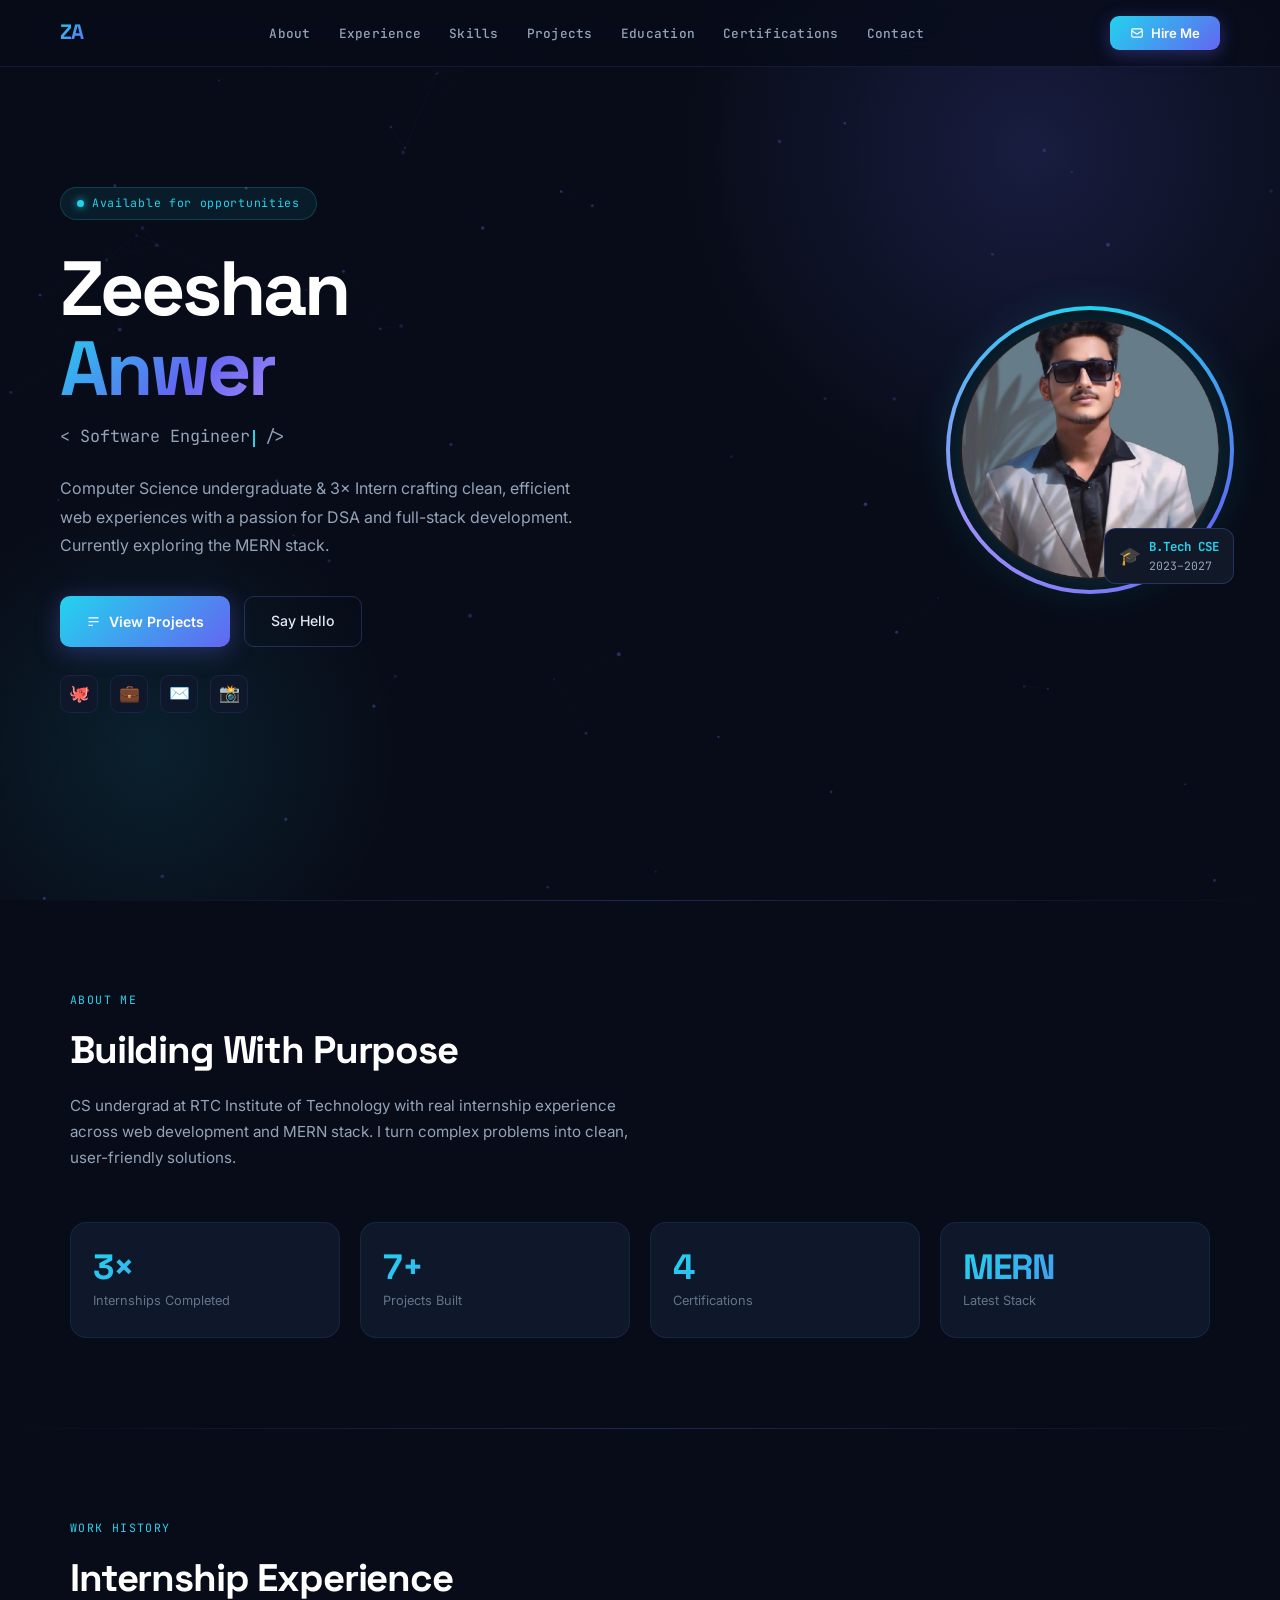
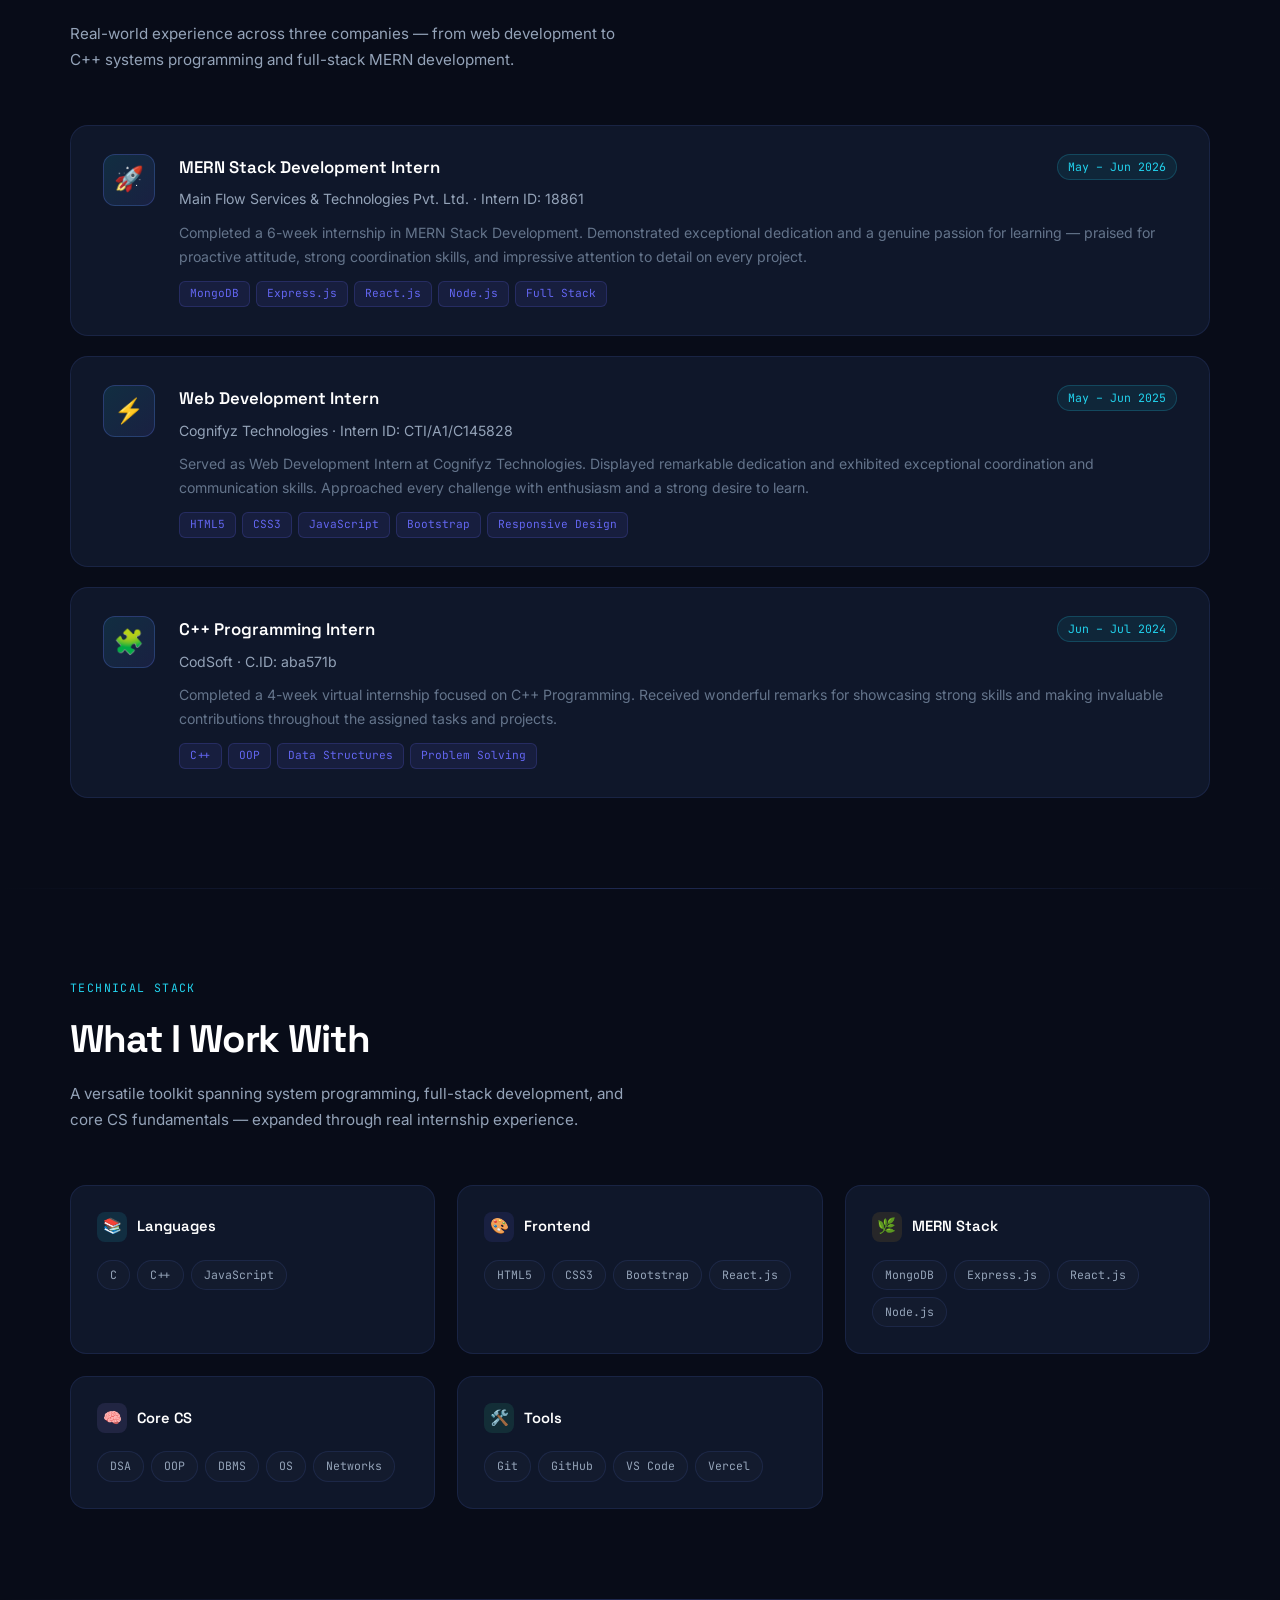
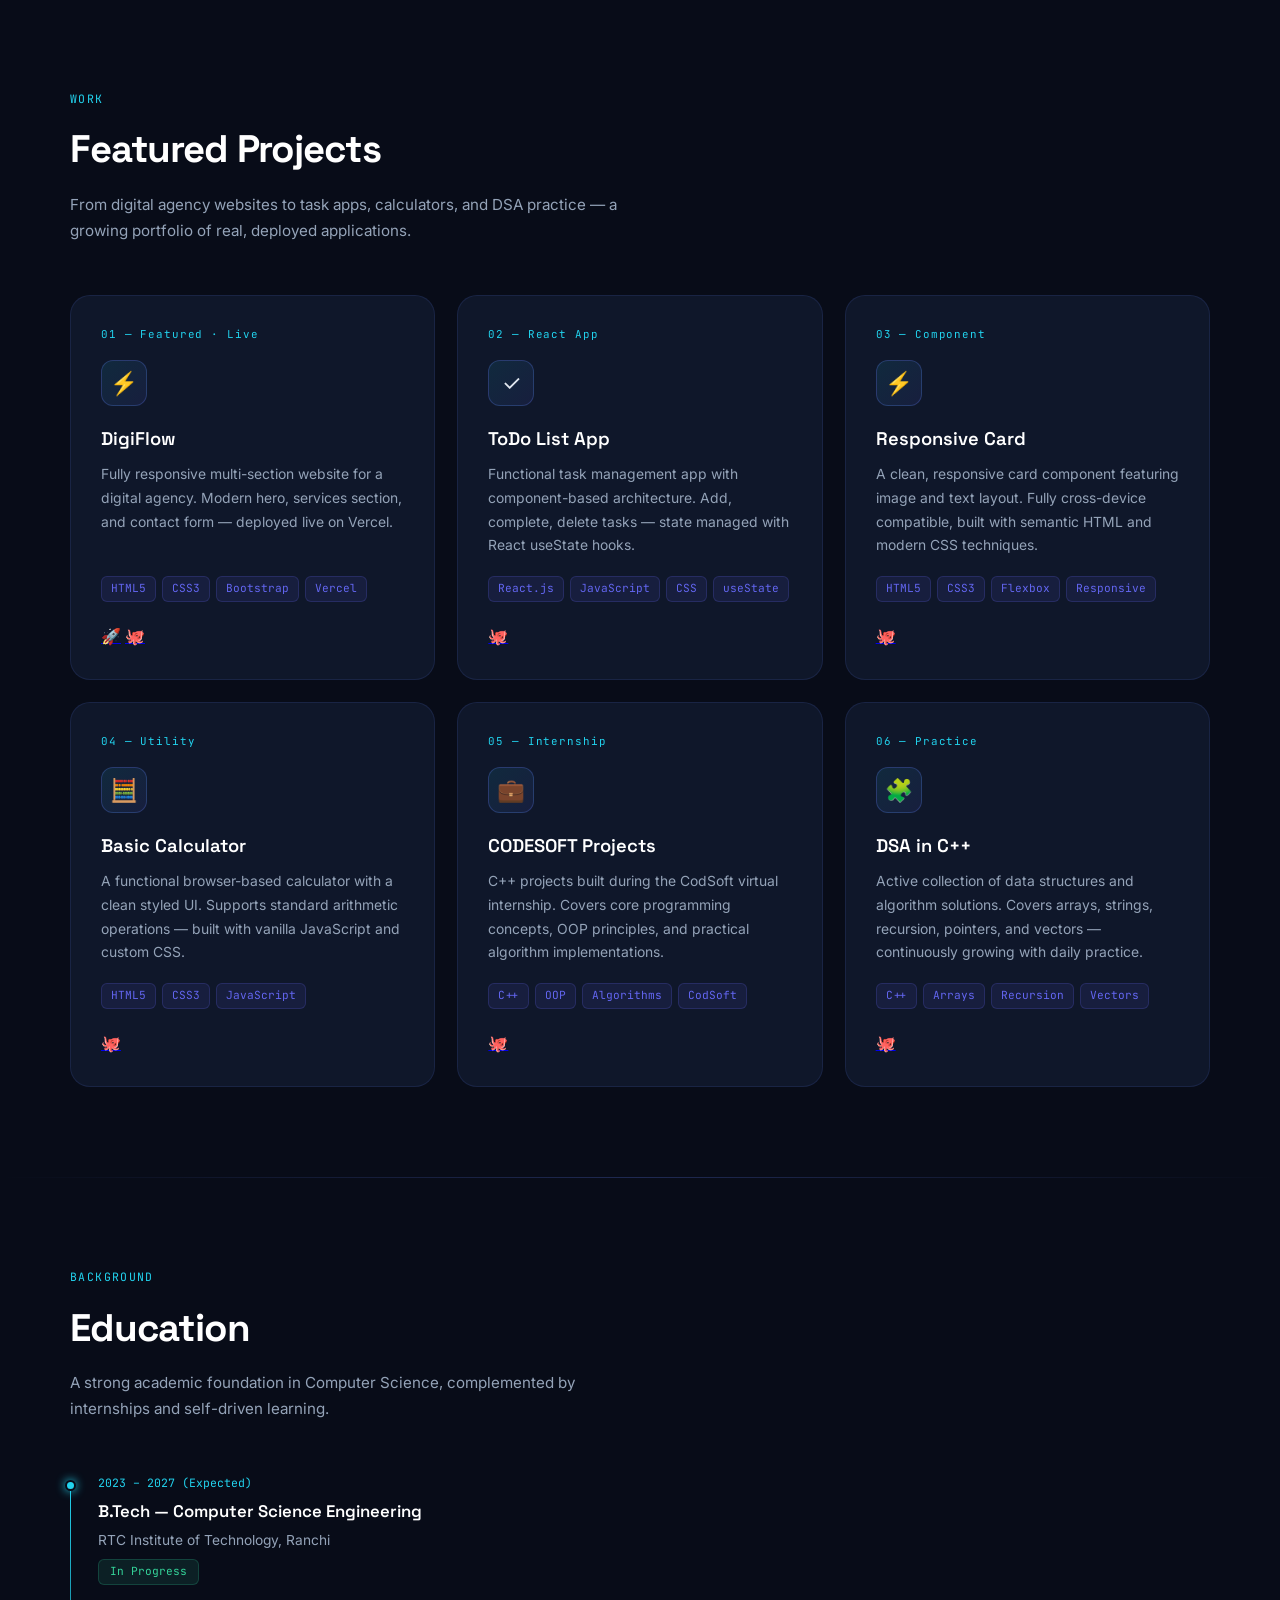
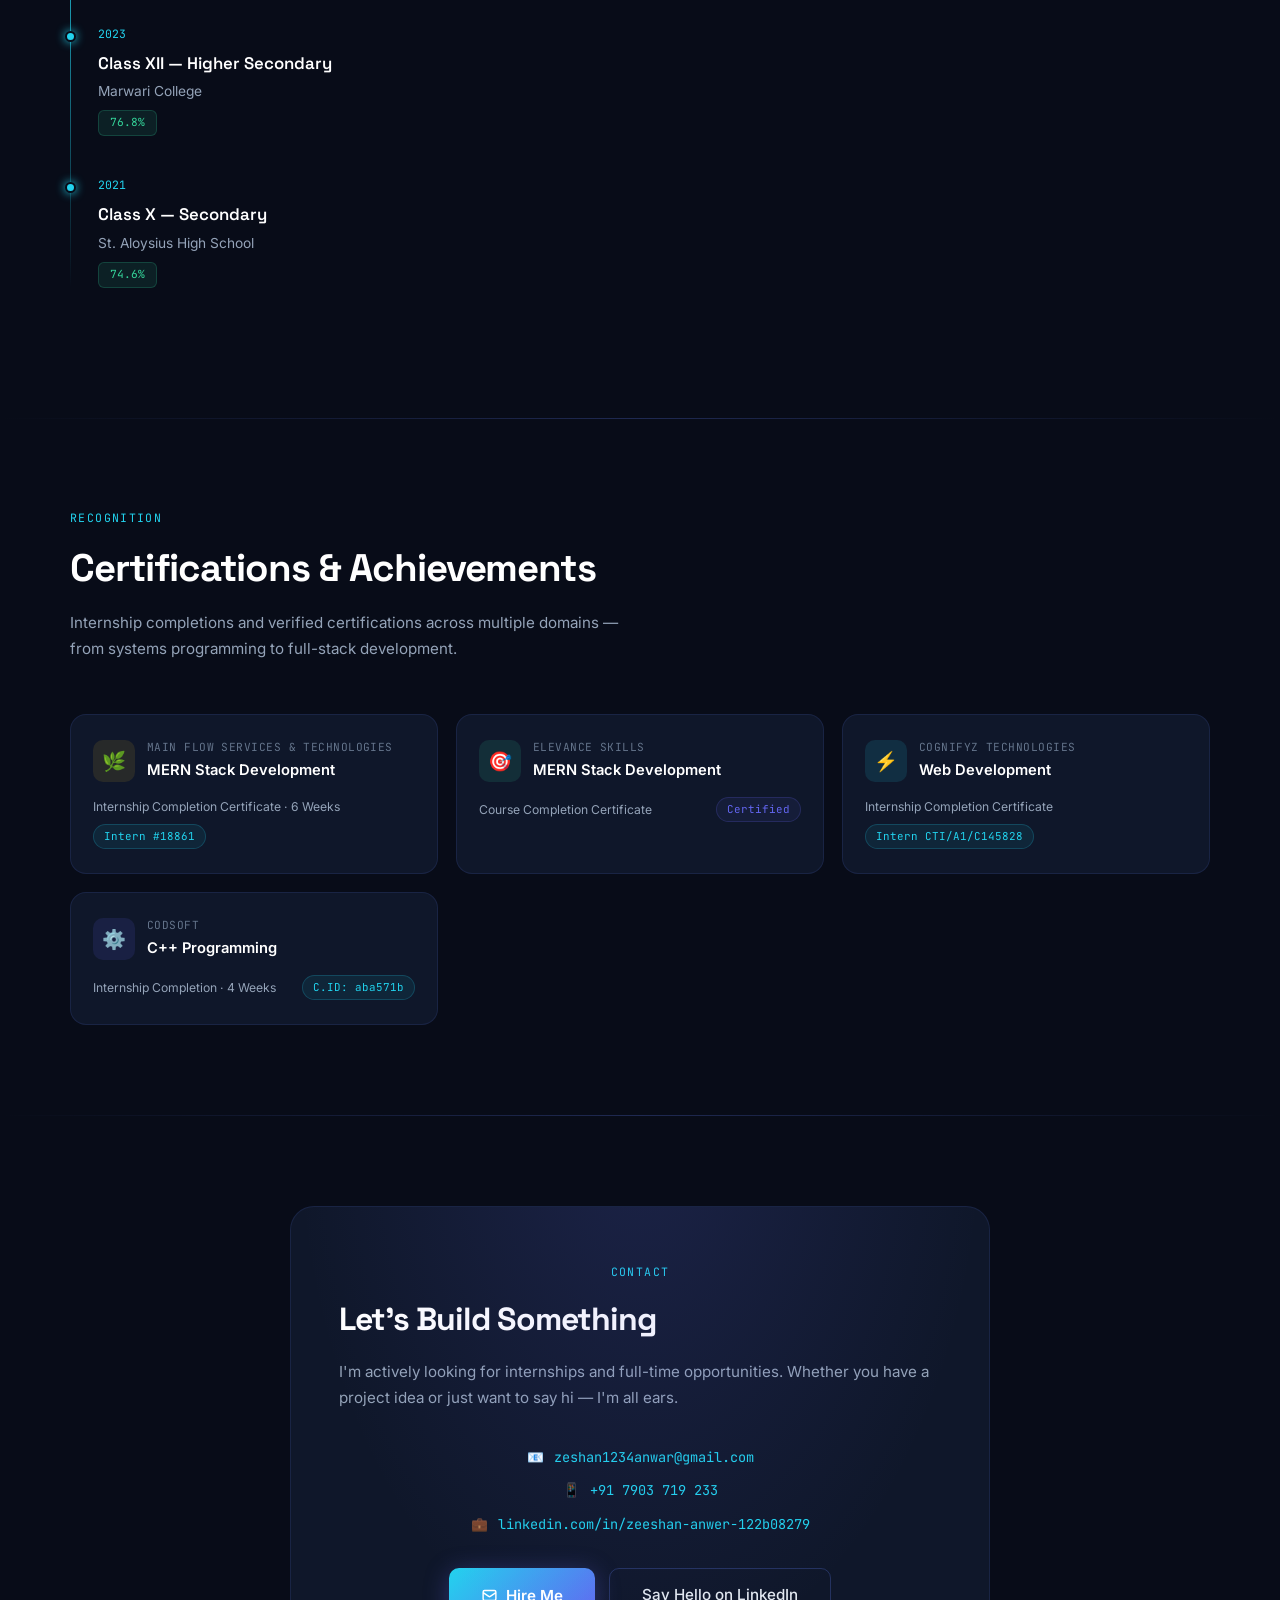
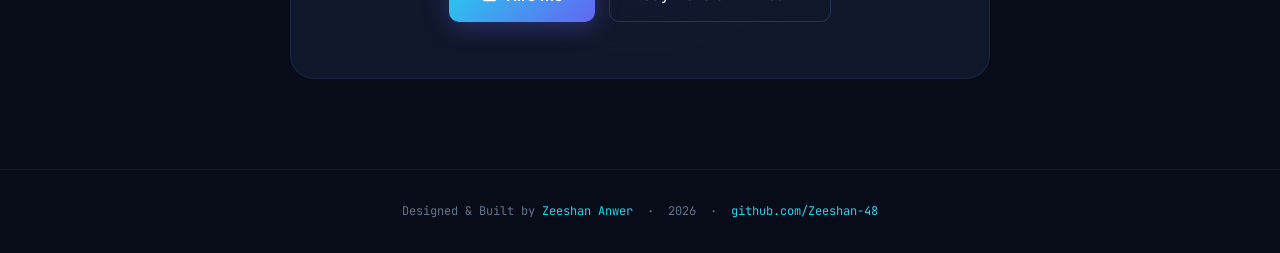
==== index.html @ be044a70 "added new file and aslo addee new features" ====
﻿<!DOCTYPE html>
<html lang="en">
<head>
<meta charset="UTF-8">
<meta name="viewport" content="width=device-width, initial-scale=1.0">
<title>Zeeshan Anwer — Software Engineer</title>
  <link rel="icon" href="favicon.ico">
  <meta name="description" content="Zeeshan Anwer — Software engineer. Portfolio showcasing projects, skills, and contact details.">
  <meta property="og:title" content="Zeeshan Anwer — Software Engineer">
  <meta property="og:description" content="Portfolio showcasing projects, skills, and contact details.">
  <meta property="og:image" content="myPhoto.jpg">
  <meta property="og:type" content="website">
  <meta name="twitter:card" content="summary_large_image">
  <meta name="twitter:title" content="Zeeshan Anwer — Software Engineer">
  <meta name="twitter:description" content="Portfolio showcasing projects, skills, and contact details.">
  <meta name="twitter:image" content="myPhoto.jpg">
<link rel="preconnect" href="https://fonts.googleapis.com">
<link rel="preconnect" href="https://fonts.gstatic.com" crossorigin>
<link href="https://fonts.googleapis.com/css2?family=Space+Grotesk:wght@300;400;500;600;700&family=Inter:wght@300;400;500;600&family=JetBrains+Mono:wght@400;500&display=swap" rel="stylesheet">
</head>
  <link rel="preload" as="image" href="myPhoto.jpg">
  <link rel="stylesheet" href="style.min.css">
</head>
</head>
<body>

<!-- HIRE ME MODAL -->
<div class="modal-overlay" id="hireModal">
  <div class="modal">
    <button class="modal-close" onclick="closeModal()">
      <svg width="14" height="14" fill="none" stroke="currentColor" stroke-width="2.5" viewBox="0 0 24 24"><path d="M18 6L6 18M6 6l12 12"/></svg>
    </button>
      <div class="modal-title">Let's Connect 👋</div>
    <div class="modal-sub">I'm open to internships &amp; full-time opportunities. Reach out through any channel below.</div>
    <div class="modal-contacts">
      <div class="modal-contact-row">
        <div class="modal-icon" style="background:rgba(34,211,238,.1)">📧</div>
        <div>
          <div class="modal-label">EMAIL</div>
          <div class="modal-value"><a href="mailto:zeshan1234anwar@gmail.com">zeshan1234anwar@gmail.com</a></div>
        </div>
      </div>
      <div class="modal-contact-row">
        <div class="modal-icon" style="background:rgba(52,211,153,.1)">📱</div>
        <div>
          <div class="modal-label">PHONE</div>
          <div class="modal-value"><a href="tel:+917903719233">+91 7903 719 233</a></div>
        </div>
      </div>
      <div class="modal-contact-row">
        <div class="modal-icon" style="background:rgba(99,102,241,.1)">💼</div>
        <div>
          <div class="modal-label">LINKEDIN</div>
          <div class="modal-value"><a href="https://linkedin.com/in/zeeshan-anwer-122b08279" target="_blank" rel="noopener noreferrer">zeeshan-anwer-122b08279</a></div>
        </div>
      </div>
      <div class="modal-contact-row">
        <div class="modal-icon" style="background:rgba(255,255,255,.05)">🐙</div>
        <div>
          <div class="modal-label">GITHUB</div>
          <div class="modal-value"><a href="https://github.com/Zeeshan-48" target="_blank" rel="noopener noreferrer">github.com/Zeeshan-48</a></div>
        </div>
      </div>
    </div>
  </div>
</div>

<!-- PROJECTS MODAL -->
<div class="modal-overlay" id="projectsModal">
  <div class="modal proj-modal">
    <button class="modal-close" onclick="closeProjectsModal()">
      <svg width="14" height="14" fill="none" stroke="currentColor" stroke-width="2.5" viewBox="0 0 24 24"><path d="M18 6L6 18M6 6l12 12"/></svg>
    </button>
    <div class="modal-title">My Projects 🚀</div>
    <div class="modal-sub" style="margin-bottom:20px;font-size:.85rem">All 7 repos — tap any to open on GitHub</div>

    <div class="proj-list">

      <!-- DigiFlow -->
      <div class="proj-row">
        <div class="proj-row-icon" style="background:rgba(34,211,238,.1)">💻</div>
        <div class="proj-row-body">
          <div class="proj-row-name">DigiFlow — Digital Agency Website</div>
          <div class="proj-row-meta">
            <span class="proj-row-stack">HTML5 · CSS3 · Bootstrap · Vercel</span>
            <span class="proj-row-badge live">🚀 Live</span>
          </div>
        </div>
        <div class="proj-row-links">
          <a href="https://digi-flow-mu.vercel.app" target="_blank" rel="noopener noreferrer" class="proj-icon-btn" title="Live Demo" aria-label="Live Demo">🚀</a>
          <a href="https://github.com/Zeeshan-48/DigiFlow" target="_blank" rel="noopener noreferrer" class="proj-icon-btn" title="GitHub Repo" aria-label="GitHub Repository">🐙</a>
        </div>
      </div>

      <!-- ToDo List -->
      <div class="proj-row">
        <div class="proj-row-icon" style="background:rgba(99,102,241,.1)">✅</div>
        <div class="proj-row-body">
          <div class="proj-row-name">ToDo List App</div>
          <div class="proj-row-meta">
            <span class="proj-row-stack">React.js · JavaScript · useState</span>
            <span class="proj-row-badge">React</span>
          </div>
        </div>
        <div class="proj-row-links">
          <a href="https://github.com/Zeeshan-48/ToDo-List" target="_blank" rel="noopener noreferrer" class="proj-icon-btn" title="GitHub Repo" aria-label="GitHub Repository">🐙</a>
        </div>
      </div>

      <!-- Responsive Card -->
      <div class="proj-row">
        <div class="proj-row-icon" style="background:rgba(167,139,250,.1)">🃏</div>
        <div class="proj-row-body">
          <div class="proj-row-name">Responsive Card Component</div>
          <div class="proj-row-meta">
            <span class="proj-row-stack">HTML5 · CSS3 · Flexbox</span>
            <span class="proj-row-badge">Component</span>
          </div>
        </div>
        <div class="proj-row-links">
          <a href="https://github.com/Zeeshan-48/Responsive-card" target="_blank" rel="noopener noreferrer" class="proj-icon-btn" title="GitHub Repo" aria-label="GitHub Repository">🐙</a>
        </div>
      </div>

      <!-- Basic Calculator -->
      <div class="proj-row">
        <div class="proj-row-icon" style="background:rgba(251,191,36,.08)">🧮</div>
        <div class="proj-row-body">
          <div class="proj-row-name">Basic Calculator</div>
          <div class="proj-row-meta">
            <span class="proj-row-stack">HTML5 · CSS3 · JavaScript</span>
            <span class="proj-row-badge">Utility</span>
          </div>
        </div>
        <div class="proj-row-links">
          <a href="https://github.com/Zeeshan-48/Basic-calculator" target="_blank" rel="noopener noreferrer" class="proj-icon-btn" title="GitHub Repo" aria-label="GitHub Repository">🐙</a>
        </div>
      </div>

      <!-- CODESOFT -->
      <div class="proj-row">
        <div class="proj-row-icon" style="background:rgba(52,211,153,.08)">💼</div>
        <div class="proj-row-body">
          <div class="proj-row-name">CODESOFT — C++ Internship Projects</div>
          <div class="proj-row-meta">
            <span class="proj-row-stack">C++ · OOP · Algorithms</span>
            <span class="proj-row-badge">Internship</span>
          </div>
        </div>
        <div class="proj-row-links">
          <a href="https://github.com/Zeeshan-48/CODESOFT" target="_blank" rel="noopener noreferrer" class="proj-icon-btn" title="GitHub Repo" aria-label="GitHub Repository">🐙</a>
        </div>
      </div>

      <!-- DSA in C++ -->
      <div class="proj-row">
        <div class="proj-row-icon" style="background:rgba(99,102,241,.1)">🧠</div>
        <div class="proj-row-body">
          <div class="proj-row-name">DSA in C++ — Practice Repo</div>
          <div class="proj-row-meta">
            <span class="proj-row-stack">C++ · Arrays · Recursion · Vectors</span>
            <span class="proj-row-badge">Practice</span>
          </div>
        </div>
        <div class="proj-row-links">
          <a href="https://github.com/Zeeshan-48/DSA-in-C-" target="_blank" rel="noopener noreferrer" class="proj-icon-btn" title="GitHub Repo" aria-label="GitHub Repository">🐙</a>
        </div>
      </div>

      <!-- Portfolio -->
      <div class="proj-row">
        <div class="proj-row-icon" style="background:rgba(34,211,238,.08)">🌍</div>
        <div class="proj-row-body">
          <div class="proj-row-name">Personal Portfolio</div>
          <div class="proj-row-meta">
            <span class="proj-row-stack">HTML5 · CSS3 · JavaScript</span>
            <span class="proj-row-badge">Portfolio</span>
          </div>
        </div>
        <div class="proj-row-links">
          <a href="https://github.com/Zeeshan-48/Portfolio" target="_blank" rel="noopener noreferrer" class="proj-icon-btn" title="GitHub Repo" aria-label="GitHub Repository">🐙</a>
        </div>
      </div>

    </div>

    <div class="proj-modal-footer">
      <a href="https://github.com/Zeeshan-48?tab=repositories" target="_blank" rel="noopener noreferrer" class="btn-secondary" style="font-size:.82rem;padding:9px 20px">View All on GitHub</a>
    </div>
  </div>
</div>

<!-- NAV -->
<nav>
  <a href="#hero" class="nav-logo">ZA</a>
  <ul class="nav-links" id="navLinks">
    <li><a href="#about">About</a></li>
    <li><a href="#experience">Experience</a></li>
    <li><a href="#skills">Skills</a></li>
    <li><a href="#projects">Projects</a></li>
    <li><a href="#education">Education</a></li>
    <li><a href="#certifications">Certifications</a></li>
    <li><a href="#contact">Contact</a></li>
  </ul>
  <div class="nav-right">
    <button class="btn-hire" onclick="openModal()">
      <svg width="14" height="14" fill="none" stroke="currentColor" stroke-width="2" viewBox="0 0 24 24"><path d="M3 8l7.89 5.26a2 2 0 002.22 0L21 8M5 19h14a2 2 0 002-2V7a2 2 0 00-2-2H5a2 2 0 00-2 2v10a2 2 0 002 2z"/></svg>
      Hire Me
    </button>
    <button class="nav-toggle" id="navToggle" onclick="toggleMobileNav()" aria-label="Toggle menu">
      <span></span><span></span><span></span>
    </button>
  </div>
</nav>

<!-- HERO -->
<div id="hero">
  <canvas id="particles"></canvas>
  <div class="hero-glow"></div>
  <div class="hero-glow2"></div>
  <div class="hero-content">
    <div class="hero-text">
      <div class="hero-tag"><div class="hero-tag-dot"></div>Available for opportunities</div>
      <h1 class="hero-name">Zeeshan<br><span>Anwer</span></h1>
      <p class="hero-role">&lt; <span id="typed-role"></span><span class="type-cursor"></span> /&gt;</p>
      <p class="hero-bio">Computer Science undergraduate &amp; 3× Intern crafting clean, efficient web experiences with a passion for DSA and full-stack development. Currently exploring the MERN stack.</p>
      <div class="hero-cta">
        <button onclick="openProjectsModal()" class="btn-primary">
          <svg width="15" height="15" fill="none" stroke="currentColor" stroke-width="2" viewBox="0 0 24 24"><path d="M4 6h16M4 12h16M4 18h7"/></svg>
          View Projects
        </button>
        <a href="https://www.linkedin.com/messaging/compose/?recipient=zeeshan-anwer-122b08279&body=Hello%2C%20I%20came%20across%20your%20portfolio%20and%20would%20love%20to%20connect!" target="_blank" rel="noopener noreferrer" class="btn-secondary">Say Hello</a>
      </div>
      <div class="hero-social">
        <a href="https://github.com/Zeeshan-48" target="_blank" rel="noopener noreferrer" class="social-link" title="GitHub" aria-label="GitHub">🐙</a>
        <a href="https://linkedin.com/in/zeeshan-anwer-122b08279" target="_blank" rel="noopener noreferrer" class="social-link" title="LinkedIn" aria-label="LinkedIn">💼</a>
        <a href="mailto:zeshan1234anwar@gmail.com" class="social-link" title="Email" aria-label="Email">✉️</a>
        <a href="https://www.instagram.com/_zeshan.___" target="_blank" rel="noopener noreferrer" class="social-link" title="Instagram" aria-label="Instagram">📸</a>
      </div>
    </div>
    <div class="hero-photo-wrap">
      <div class="hero-photo-ring"></div>
      <div class="hero-photo-ring-inner"></div>
      <img src="myPhoto.jpg" alt="Zeeshan Anwer" class="hero-photo" width="260" height="260" loading="eager">
      <div class="hero-badge">
        <div style="font-size:1.1rem">🎓</div>
        <div class="hero-badge-text"><strong>B.Tech CSE</strong>2023–2027</div>
      </div>
    </div>
  </div>
</div>

<div class="divider"></div>

<!-- ABOUT -->
<section id="about">
  <p class="section-label reveal">About Me</p>
  <h2 class="section-title reveal">Building With Purpose</h2>
  <p class="section-sub reveal">CS undergrad at RTC Institute of Technology with real internship experience across web development and MERN stack. I turn complex problems into clean, user-friendly solutions.</p>
  <div class="stats-row">
    <div class="stat-card reveal"><div class="stat-num">3×</div><div class="stat-label">Internships Completed</div></div>
    <div class="stat-card reveal" style="transition-delay:.1s"><div class="stat-num">7+</div><div class="stat-label">Projects Built</div></div>
    <div class="stat-card reveal" style="transition-delay:.2s"><div class="stat-num">4</div><div class="stat-label">Certifications</div></div>
    <div class="stat-card reveal" style="transition-delay:.3s"><div class="stat-num">MERN</div><div class="stat-label">Latest Stack</div></div>
  </div>
</section>

<div class="divider"></div>

<!-- EXPERIENCE -->
<section id="experience">
  <p class="section-label reveal">Work History</p>
  <h2 class="section-title reveal">Internship Experience</h2>
  <p class="section-sub reveal">Real-world experience across three companies — from web development to C++ systems programming and full-stack MERN development.</p>
  <div class="exp-grid">

    <div class="exp-card reveal">
      <div class="exp-logo">🚀</div>
      <div class="exp-body">
        <div class="exp-top">
          <div class="exp-role">MERN Stack Development Intern</div>
          <div class="exp-period">May – Jun 2026</div>
        </div>
        <div class="exp-company">Main Flow Services & Technologies Pvt. Ltd. · Intern ID: 18861</div>
        <div class="exp-desc">Completed a 6-week internship in MERN Stack Development. Demonstrated exceptional dedication and a genuine passion for learning — praised for proactive attitude, strong coordination skills, and impressive attention to detail on every project.</div>
        <div class="exp-tags">
          <span class="exp-tag">MongoDB</span>
          <span class="exp-tag">Express.js</span>
          <span class="exp-tag">React.js</span>
          <span class="exp-tag">Node.js</span>
          <span class="exp-tag">Full Stack</span>
        </div>
      </div>
    </div>

    <div class="exp-card reveal" style="transition-delay:.1s">
      <div class="exp-logo">⚡</div>
      <div class="exp-body">
        <div class="exp-top">
          <div class="exp-role">Web Development Intern</div>
          <div class="exp-period">May – Jun 2025</div>
        </div>
        <div class="exp-company">Cognifyz Technologies · Intern ID: CTI/A1/C145828</div>
        <div class="exp-desc">Served as Web Development Intern at Cognifyz Technologies. Displayed remarkable dedication and exhibited exceptional coordination and communication skills. Approached every challenge with enthusiasm and a strong desire to learn.</div>
        <div class="exp-tags">
          <span class="exp-tag">HTML5</span>
          <span class="exp-tag">CSS3</span>
          <span class="exp-tag">JavaScript</span>
          <span class="exp-tag">Bootstrap</span>
          <span class="exp-tag">Responsive Design</span>
        </div>
      </div>
    </div>

    <div class="exp-card reveal" style="transition-delay:.2s">
      <div class="exp-logo">🧩</div>
      <div class="exp-body">
        <div class="exp-top">
          <div class="exp-role">C++ Programming Intern</div>
          <div class="exp-period">Jun – Jul 2024</div>
        </div>
        <div class="exp-company">CodSoft · C.ID: aba571b</div>
        <div class="exp-desc">Completed a 4-week virtual internship focused on C++ Programming. Received wonderful remarks for showcasing strong skills and making invaluable contributions throughout the assigned tasks and projects.</div>
        <div class="exp-tags">
          <span class="exp-tag">C++</span>
          <span class="exp-tag">OOP</span>
          <span class="exp-tag">Data Structures</span>
          <span class="exp-tag">Problem Solving</span>
        </div>
      </div>
    </div>

  </div>
</section>

<div class="divider"></div>

<!-- SKILLS -->
<section id="skills">
  <p class="section-label reveal">Technical Stack</p>
  <h2 class="section-title reveal">What I Work With</h2>
  <p class="section-sub reveal">A versatile toolkit spanning system programming, full-stack development, and core CS fundamentals — expanded through real internship experience.</p>
  <div class="skills-grid">
    <div class="skill-group reveal">
      <div class="skill-group-title"><div class="skill-group-icon icon-lang">📚</div>Languages</div>
      <div class="skill-tags">
        <span class="skill-tag">C</span><span class="skill-tag">C++</span><span class="skill-tag">JavaScript</span>
      </div>
    </div>
    <div class="skill-group reveal" style="transition-delay:.1s">
      <div class="skill-group-title"><div class="skill-group-icon icon-fe">🎨</div>Frontend</div>
      <div class="skill-tags">
        <span class="skill-tag">HTML5</span><span class="skill-tag">CSS3</span><span class="skill-tag">Bootstrap</span><span class="skill-tag">React.js</span>
      </div>
    </div>
    <div class="skill-group reveal" style="transition-delay:.2s">
      <div class="skill-group-title"><div class="skill-group-icon icon-mern">🌿</div>MERN Stack</div>
      <div class="skill-tags">
        <span class="skill-tag">MongoDB</span><span class="skill-tag">Express.js</span><span class="skill-tag">React.js</span><span class="skill-tag">Node.js</span>
      </div>
    </div>
    <div class="skill-group reveal" style="transition-delay:.3s">
      <div class="skill-group-title"><div class="skill-group-icon icon-cs">🧠</div>Core CS</div>
      <div class="skill-tags">
        <span class="skill-tag">DSA</span><span class="skill-tag">OOP</span><span class="skill-tag">DBMS</span><span class="skill-tag">OS</span><span class="skill-tag">Networks</span>
      </div>
    </div>
    <div class="skill-group reveal" style="transition-delay:.4s">
      <div class="skill-group-title"><div class="skill-group-icon icon-tools">🛠️</div>Tools</div>
      <div class="skill-tags">
        <span class="skill-tag">Git</span><span class="skill-tag">GitHub</span><span class="skill-tag">VS Code</span><span class="skill-tag">Vercel</span>
      </div>
    </div>
  </div>
</section>

<div class="divider"></div>

<!-- PROJECTS -->
<section id="projects">
  <p class="section-label reveal">Work</p>
  <h2 class="section-title reveal">Featured Projects</h2>
  <p class="section-sub reveal">From digital agency websites to task apps, calculators, and DSA practice — a growing portfolio of real, deployed applications.</p>
  <div class="projects-grid">

    <div class="project-card reveal">
      <div class="project-num">01 — Featured · Live</div>
      <div class="project-icon">⚡</div>
      <h3 class="project-title">DigiFlow</h3>
      <p class="project-desc">Fully responsive multi-section website for a digital agency. Modern hero, services section, and contact form — deployed live on Vercel.</p>
      <div class="project-stack"><span class="stack-tag">HTML5</span><span class="stack-tag">CSS3</span><span class="stack-tag">Bootstrap</span><span class="stack-tag">Vercel</span></div>
      <div class="project-links">
        <a href="https://digi-flow-mu.vercel.app" target="_blank" rel="noopener noreferrer" class="project-link" title="Live Demo" aria-label="Live Demo">🚀</a>
        <a href="https://github.com/Zeeshan-48/DigiFlow" target="_blank" rel="noopener noreferrer" class="project-link" title="Source Code" aria-label="Source Code on GitHub">🐙</a>
      </div>
    </div>

    <div class="project-card reveal" style="transition-delay:.08s">
      <div class="project-num">02 — React App</div>
      <div class="project-icon">✓</div>
      <h3 class="project-title">ToDo List App</h3>
      <p class="project-desc">Functional task management app with component-based architecture. Add, complete, delete tasks — state managed with React useState hooks.</p>
      <div class="project-stack"><span class="stack-tag">React.js</span><span class="stack-tag">JavaScript</span><span class="stack-tag">CSS</span><span class="stack-tag">useState</span></div>
      <div class="project-links">
        <a href="https://github.com/Zeeshan-48/ToDo-List" target="_blank" rel="noopener noreferrer" class="project-link" title="Source Code" aria-label="Source Code on GitHub">🐙</a>
      </div>
    </div>

    <div class="project-card reveal" style="transition-delay:.16s">
      <div class="project-num">03 — Component</div>
      <div class="project-icon">⚡</div>
      <h3 class="project-title">Responsive Card</h3>
      <p class="project-desc">A clean, responsive card component featuring image and text layout. Fully cross-device compatible, built with semantic HTML and modern CSS techniques.</p>
      <div class="project-stack"><span class="stack-tag">HTML5</span><span class="stack-tag">CSS3</span><span class="stack-tag">Flexbox</span><span class="stack-tag">Responsive</span></div>
      <div class="project-links">
        <a href="https://github.com/Zeeshan-48/Responsive-card" target="_blank" rel="noopener noreferrer" class="project-link" title="Source Code" aria-label="Source Code on GitHub">🐙</a>
      </div>
    </div>

    <div class="project-card reveal" style="transition-delay:.24s">
      <div class="project-num">04 — Utility</div>
      <div class="project-icon">🧮</div>
      <h3 class="project-title">Basic Calculator</h3>
      <p class="project-desc">A functional browser-based calculator with a clean styled UI. Supports standard arithmetic operations — built with vanilla JavaScript and custom CSS.</p>
      <div class="project-stack"><span class="stack-tag">HTML5</span><span class="stack-tag">CSS3</span><span class="stack-tag">JavaScript</span></div>
      <div class="project-links">
        <a href="https://github.com/Zeeshan-48/Basic-calculator" target="_blank" rel="noopener noreferrer" class="project-link" title="Source Code" aria-label="Source Code on GitHub">🐙</a>
      </div>
    </div>

    <div class="project-card reveal" style="transition-delay:.32s">
      <div class="project-num">05 — Internship</div>
      <div class="project-icon">💼</div>
      <h3 class="project-title">CODESOFT Projects</h3>
      <p class="project-desc">C++ projects built during the CodSoft virtual internship. Covers core programming concepts, OOP principles, and practical algorithm implementations.</p>
      <div class="project-stack"><span class="stack-tag">C++</span><span class="stack-tag">OOP</span><span class="stack-tag">Algorithms</span><span class="stack-tag">CodSoft</span></div>
      <div class="project-links">
        <a href="https://github.com/Zeeshan-48/CODESOFT" target="_blank" rel="noopener noreferrer" class="project-link" title="Source Code" aria-label="Source Code on GitHub">🐙</a>
      </div>
    </div>

    <div class="project-card reveal" style="transition-delay:.4s">
      <div class="project-num">06 — Practice</div>
      <div class="project-icon">🧩</div>
      <h3 class="project-title">DSA in C++</h3>
      <p class="project-desc">Active collection of data structures and algorithm solutions. Covers arrays, strings, recursion, pointers, and vectors — continuously growing with daily practice.</p>
      <div class="project-stack"><span class="stack-tag">C++</span><span class="stack-tag">Arrays</span><span class="stack-tag">Recursion</span><span class="stack-tag">Vectors</span></div>
      <div class="project-links">
        <a href="https://github.com/Zeeshan-48/DSA-in-C-" target="_blank" rel="noopener noreferrer" class="project-link" title="Source Code" aria-label="Source Code on GitHub">🐙</a>
      </div>
    </div>

  </div>
</section>

<div class="divider"></div>

<!-- EDUCATION -->
<section id="education">
  <p class="section-label reveal">Background</p>
  <h2 class="section-title reveal">Education</h2>
  <p class="section-sub reveal">A strong academic foundation in Computer Science, complemented by internships and self-driven learning.</p>
  <div class="edu-timeline">
    <div class="edu-item reveal">
      <div class="edu-year">2023 – 2027 (Expected)</div>
      <div class="edu-degree">B.Tech — Computer Science Engineering</div>
      <div class="edu-school">RTC Institute of Technology, Ranchi</div>
      <span class="edu-badge">In Progress</span>
    </div>
    <div class="edu-item reveal" style="transition-delay:.15s">
      <div class="edu-year">2023</div>
      <div class="edu-degree">Class XII — Higher Secondary</div>
      <div class="edu-school">Marwari College</div>
      <span class="edu-badge">76.8%</span>
    </div>
    <div class="edu-item reveal" style="transition-delay:.3s">
      <div class="edu-year">2021</div>
      <div class="edu-degree">Class X — Secondary</div>
      <div class="edu-school">St. Aloysius High School</div>
      <span class="edu-badge">74.6%</span>
    </div>
  </div>
</section>

<div class="divider"></div>

<!-- CERTIFICATIONS -->
<section id="certifications">
  <p class="section-label reveal">Recognition</p>
  <h2 class="section-title reveal">Certifications &amp; Achievements</h2>
  <p class="section-sub reveal">Internship completions and verified certifications across multiple domains — from systems programming to full-stack development.</p>
  <div class="cert-grid">

    <div class="cert-card c-mern reveal">
      <div class="cert-header">
        <div class="cert-icon c-mern">🌿</div>
        <div>
          <div class="cert-org">MAIN FLOW SERVICES & TECHNOLOGIES</div>
          <div class="cert-name">MERN Stack Development</div>
        </div>
      </div>
      <div class="cert-meta">
        <div class="cert-type">Internship Completion Certificate · 6 Weeks</div>
        <div class="cert-badge intern">Intern #18861</div>
      </div>
    </div>

    <div class="cert-card c-mern2 reveal" style="transition-delay:.1s">
      <div class="cert-header">
        <div class="cert-icon c-mern2">🎯</div>
        <div>
          <div class="cert-org">ELEVANCE SKILLS</div>
          <div class="cert-name">MERN Stack Development</div>
        </div>
      </div>
      <div class="cert-meta">
        <div class="cert-type">Course Completion Certificate</div>
        <div class="cert-badge course">Certified</div>
      </div>
    </div>

    <div class="cert-card c-web reveal" style="transition-delay:.2s">
      <div class="cert-header">
        <div class="cert-icon c-web">⚡</div>
        <div>
          <div class="cert-org">COGNIFYZ TECHNOLOGIES</div>
          <div class="cert-name">Web Development</div>
        </div>
      </div>
      <div class="cert-meta">
        <div class="cert-type">Internship Completion Certificate</div>
        <div class="cert-badge intern">Intern CTI/A1/C145828</div>
      </div>
    </div>

    <div class="cert-card c-cpp reveal" style="transition-delay:.3s">
      <div class="cert-header">
        <div class="cert-icon c-cpp">⚙️</div>
        <div>
          <div class="cert-org">CODSOFT</div>
          <div class="cert-name">C++ Programming</div>
        </div>
      </div>
      <div class="cert-meta">
        <div class="cert-type">Internship Completion · 4 Weeks</div>
        <div class="cert-badge intern">C.ID: aba571b</div>
      </div>
    </div>

  </div>
</section>

<div class="divider"></div>

<!-- CONTACT -->
<section id="contact" style="max-width:1260px">
  <div class="contact-card reveal">
    <p class="section-label" style="text-align:center;margin-bottom:12px">Contact</p>
    <h2 class="contact-title">Let's Build Something</h2>
    <p class="contact-sub">I'm actively looking for internships and full-time opportunities. Whether you have a project idea or just want to say hi — I'm all ears.</p>
    <div class="contact-items">
      <div class="contact-item">📧 <a href="mailto:zeshan1234anwar@gmail.com">zeshan1234anwar@gmail.com</a></div>
      <div class="contact-item">📱 <a href="tel:+917903719233">+91 7903 719 233</a></div>
      <div class="contact-item">💼 <a href="https://linkedin.com/in/zeeshan-anwer-122b08279" target="_blank" rel="noopener noreferrer">linkedin.com/in/zeeshan-anwer-122b08279</a></div>
    </div>
    <div class="contact-btns">
      <button class="btn-primary" onclick="openModal()" style="font-size:.95rem;padding:14px 32px">
        <svg width="17" height="17" fill="none" stroke="currentColor" stroke-width="2" viewBox="0 0 24 24"><path d="M3 8l7.89 5.26a2 2 0 002.22 0L21 8M5 19h14a2 2 0 002-2V7a2 2 0 00-2-2H5a2 2 0 00-2 2v10a2 2 0 002 2z"/></svg>
        Hire Me
      </button>
      <a href="https://www.linkedin.com/messaging/compose/?recipient=zeeshan-anwer-122b08279&body=Hello%2C%20I%20came%20across%20your%20portfolio%20and%20would%20love%20to%20connect!" target="_blank" rel="noopener noreferrer" class="btn-secondary" style="font-size:.95rem;padding:14px 32px">Say Hello on LinkedIn</a>
    </div>
  </div>
</section>

<footer>Designed &amp; Built by <span>Zeeshan Anwer</span> &nbsp;·&nbsp; 2026 &nbsp;·&nbsp; <a href="https://github.com/Zeeshan-48" target="_blank" rel="noopener noreferrer" style="color:var(--cyan);text-decoration:none">github.com/Zeeshan-48</a></footer>

<script src="script.min.js"></script>
</body>
</html>
---- style.min.css ----
*,*::before,*::after{box-sizing:border-box;margin:0;padding:0}:root{--bg:#080C18;--bg2:#0C1222;--card:#0F172A;--card2:#111827;--border:rgba(99,130,255,0.12);--border2:rgba(99,130,255,0.25);--cyan:#22D3EE;--blue:#6366F1;--purple:#A78BFA;--green:#34D399;--amber:#FBBF24;--text:#E2E8F0;--muted:#64748B;--soft:#94A3B8;--display:'Space Grotesk',sans-serif;--body:'Inter',sans-serif;--mono:'JetBrains Mono',monospace}html{scroll-behavior:smooth}body{font-family:var(--body);background:var(--bg);color:var(--text);overflow-x:hidden;line-height:1.6}::-webkit-scrollbar{width:4px}::-webkit-scrollbar-track{background:var(--bg)}::-webkit-scrollbar-thumb{background:var(--blue);border-radius:4px}nav{position:fixed;top:0;left:0;right:0;z-index:1000;padding:16px 60px;display:flex;align-items:center;justify-content:space-between;backdrop-filter:blur(20px) saturate(1.5);background:rgba(8,12,24,0.8);border-bottom:1px solid var(--border);transition:all .3s}.nav-logo{font-family:var(--display);font-size:1.3rem;font-weight:700;background:linear-gradient(135deg,var(--cyan),var(--blue));-webkit-background-clip:text;-webkit-text-fill-color:transparent;letter-spacing:-.03em;text-decoration:none}.nav-links{display:flex;gap:28px;list-style:none}.nav-links a{color:var(--soft);text-decoration:none;font-size:.8rem;font-weight:500;font-family:var(--mono);letter-spacing:.02em;transition:color .2s;position:relative}.nav-links a::after{content:'';position:absolute;bottom:-3px;left:0;width:0;height:1px;background:var(--cyan);transition:width .25s}.nav-links a:hover{color:var(--cyan)}.nav-links a:hover::after{width:100%}.btn-hire{display:inline-flex;align-items:center;gap:7px;padding:9px 20px;border-radius:9px;background:linear-gradient(135deg,var(--cyan),var(--blue));color:#fff;font-weight:600;font-size:.82rem;border:none;cursor:pointer;box-shadow:0 4px 18px rgba(99,102,241,.35);transition:all .25s;font-family:var(--body)}.btn-hire:hover{transform:translateY(-2px);box-shadow:0 8px 28px rgba(99,102,241,.5)}.nav-right{display:flex;align-items:center;gap:10px}#hero{min-height:100vh;display:flex;align-items:center;position:relative;overflow:hidden;padding:100px 60px}canvas#particles{position:absolute;inset:0;z-index:0;opacity:.45}.hero-glow{position:absolute;width:700px;height:700px;border-radius:50%;background:radial-gradient(circle,rgba(99,102,241,.18) 0%,transparent 70%);top:-200px;right:-100px;z-index:0;pointer-events:none}.hero-glow2{position:absolute;width:500px;height:500px;border-radius:50%;background:radial-gradient(circle,rgba(34,211,238,.1) 0%,transparent 70%);bottom:-100px;left:-100px;z-index:0;pointer-events:none}.hero-content{position:relative;z-index:1;display:flex;align-items:center;gap:80px;max-width:1200px;margin:0 auto;width:100%}.hero-text{flex:1}.hero-tag{display:inline-flex;align-items:center;gap:8px;background:rgba(34,211,238,.08);border:1px solid rgba(34,211,238,.2);border-radius:100px;padding:6px 16px;font-family:var(--mono);font-size:.72rem;color:var(--cyan);letter-spacing:.06em;margin-bottom:28px}.hero-tag-dot{width:7px;height:7px;border-radius:50%;background:var(--cyan);box-shadow:0 0 8px var(--cyan);animation:pulse-dot 1.8s ease-in-out infinite}@keyframes pulse-dot{0%,100%{opacity:1;transform:scale(1)}50%{opacity:.5;transform:scale(.75)}}.hero-name{font-family:var(--display);font-size:clamp(2.8rem,6vw,5rem);font-weight:700;line-height:1.05;letter-spacing:-.04em;color:#fff;margin-bottom:14px}.hero-name span{background:linear-gradient(135deg,var(--cyan) 0%,var(--blue) 60%,var(--purple) 100%);-webkit-background-clip:text;-webkit-text-fill-color:transparent}.hero-role{font-family:var(--mono);font-size:1.05rem;color:var(--soft);margin-bottom:24px}.type-cursor{display:inline-block;width:2px;height:1em;background:var(--cyan);margin-left:3px;animation:blink .8s step-end infinite;vertical-align:text-bottom}@keyframes blink{50%{opacity:0}}.hero-bio{font-size:1rem;color:var(--soft);line-height:1.8;max-width:520px;margin-bottom:36px}.hero-cta{display:flex;gap:14px;flex-wrap:wrap}.btn-primary{display:inline-flex;align-items:center;gap:8px;padding:13px 26px;border-radius:10px;background:linear-gradient(135deg,var(--cyan),var(--blue));color:#fff;font-weight:600;font-size:.88rem;text-decoration:none;border:none;cursor:pointer;box-shadow:0 4px 24px rgba(99,102,241,.35);transition:all .25s;font-family:var(--body)}.btn-primary:hover{transform:translateY(-2px);box-shadow:0 8px 32px rgba(99,102,241,.5)}.btn-secondary{display:inline-flex;align-items:center;gap:8px;padding:13px 26px;border-radius:10px;background:transparent;color:var(--text);font-weight:500;font-size:.88rem;text-decoration:none;border:1px solid var(--border2);transition:all .25s;cursor:pointer;font-family:var(--body)}.btn-secondary:hover{border-color:var(--cyan);color:var(--cyan);background:rgba(34,211,238,.05);transform:translateY(-2px)}.hero-social{display:flex;gap:12px;margin-top:28px}.social-link{width:38px;height:38px;border-radius:9px;display:flex;align-items:center;justify-content:center;background:var(--card);border:1px solid var(--border);color:var(--soft);text-decoration:none;font-size:1.05rem;transition:all .2s}.social-link:hover{border-color:var(--cyan);color:var(--cyan);background:rgba(34,211,238,.05);transform:translateY(-2px)}.hero-photo-wrap{position:relative;flex-shrink:0;width:260px;height:260px}.hero-photo-ring{position:absolute;inset:-14px;border-radius:50%;background:conic-gradient(from 0deg,var(--cyan),var(--blue),var(--purple),var(--cyan));animation:spin-ring 5s linear infinite;z-index:0}@keyframes spin-ring{to{transform:rotate(360deg)}}.hero-photo-ring-inner{position:absolute;inset:-10px;border-radius:50%;background:var(--bg);z-index:1}.hero-photo{position:relative;z-index:2;width:260px;height:260px;border-radius:50%;object-fit:cover;object-position:center top;display:block;box-shadow:0 0 50px rgba(34,211,238,.2)}.hero-badge{position:absolute;bottom:-4px;right:-14px;z-index:10;background:var(--card2);border:1px solid var(--border2);border-radius:12px;padding:8px 14px;display:flex;align-items:center;gap:8px;backdrop-filter:blur(10px);white-space:nowrap}.hero-badge-text{font-size:.72rem;font-family:var(--mono);color:var(--soft)}.hero-badge-text strong{display:block;color:var(--cyan);font-size:.78rem}section{padding:90px 60px;max-width:1260px;margin:0 auto} .section-label{font-family:var(--mono);font-size:.72rem;color:var(--cyan);letter-spacing:.12em;text-transform:uppercase;margin-bottom:10px}.section-title{font-family:var(--display);font-size:clamp(1.8rem,3vw,2.4rem);font-weight:700;letter-spacing:-.03em;color:#fff;margin-bottom:12px}.section-sub{color:var(--soft);font-size:.95rem;max-width:560px;margin-bottom:52px;line-height:1.7}.divider{width:100%;height:1px;background:linear-gradient(90deg,transparent,var(--border2),transparent)}.stats-row{display:flex;gap:20px;flex-wrap:wrap}.stat-card{flex:1;min-width:150px;background:var(--card);border:1px solid var(--border);border-radius:16px;padding:26px 22px;position:relative;overflow:hidden;transition:border-color .2s,transform .2s}.stat-card::before{content:'';position:absolute;top:0;left:0;right:0;height:2px;background:linear-gradient(90deg,var(--cyan),var(--blue));opacity:0;transition:opacity .2s}.stat-card:hover{border-color:var(--border2);transform:translateY(-4px)}.stat-card:hover::before{opacity:1}.stat-num{font-family:var(--display);font-size:2.2rem;font-weight:700;letter-spacing:-.04em;background:linear-gradient(135deg,var(--cyan),var(--blue));-webkit-background-clip:text;-webkit-text-fill-color:transparent;line-height:1}.stat-label{font-size:.8rem;color:var(--muted);margin-top:6px}.exp-grid{display:flex;flex-direction:column;gap:20px}.exp-card{background:var(--card);border:1px solid var(--border);border-radius:18px;padding:28px 32px;display:flex;gap:24px;align-items:flex-start;transition:all .3s;position:relative;overflow:hidden}.exp-card::before{content:'';position:absolute;left:0;top:0;bottom:0;width:3px;background:linear-gradient(to bottom,var(--cyan),var(--blue));opacity:0;transition:opacity .3s}.exp-card:hover{border-color:var(--border2);transform:translateX(4px)}.exp-card:hover::before{opacity:1}.exp-logo{width:52px;height:52px;border-radius:12px;display:flex;align-items:center;justify-content:center;font-size:1.5rem;flex-shrink:0;background:linear-gradient(135deg,rgba(34,211,238,.12),rgba(99,102,241,.12));border:1px solid var(--border2)}.exp-body{flex:1}.exp-top{display:flex;align-items:flex-start;justify-content:space-between;flex-wrap:wrap;gap:8px;margin-bottom:8px}.exp-role{font-family:var(--display);font-size:1.05rem;font-weight:600;color:#fff}.exp-period{font-family:var(--mono);font-size:.72rem;color:var(--cyan);background:rgba(34,211,238,.08);border:1px solid rgba(34,211,238,.2);padding:3px 10px;border-radius:100px;white-space:nowrap}.exp-company{font-size:.88rem;color:var(--soft);margin-bottom:10px}.exp-desc{font-size:.88rem;color:var(--muted);line-height:1.7}.exp-tags{display:flex;flex-wrap:wrap;gap:6px;margin-top:12px}.exp-tag{padding:3px 10px;border-radius:6px;font-family:var(--mono);font-size:.7rem;background:rgba(99,102,241,.1);color:var(--blue);border:1px solid rgba(99,102,241,.2)}.skills-grid{display:grid;grid-template-columns:repeat(auto-fill,minmax(280px,1fr));gap:22px}.skill-group{background:var(--card);border:1px solid var(--border);border-radius:16px;padding:26px;transition:border-color .2s,transform .2s}.skill-group:hover{border-color:var(--border2);transform:translateY(-4px)}.skill-group-title{font-family:var(--display);font-size:.92rem;font-weight:600;color:#fff;margin-bottom:18px;display:flex;align-items:center;gap:10px}.skill-group-icon{width:30px;height:30px;border-radius:8px;display:flex;align-items:center;justify-content:center;font-size:.95rem}.icon-lang{background:rgba(34,211,238,.12);color:var(--cyan)}.icon-fe{background:rgba(99,102,241,.12);color:var(--blue)}.icon-cs{background:rgba(167,139,250,.12);color:var(--purple)}.icon-tools{background:rgba(52,211,153,.12);color:var(--green)}.icon-mern{background:rgba(251,191,36,.1);color:var(--amber)}.skill-tags{display:flex;flex-wrap:wrap;gap:7px}.skill-tag{padding:5px 12px;border-radius:100px;font-family:var(--mono);font-size:.72rem;border:1px solid var(--border);color:var(--soft);background:rgba(255,255,255,.02);transition:all .2s}.skill-tag:hover{border-color:var(--cyan);color:var(--cyan);background:rgba(34,211,238,.06)}.projects-grid{display:grid;grid-template-columns:repeat(auto-fill,minmax(340px,1fr));gap:22px}.project-card{background:var(--card);border:1px solid var(--border);border-radius:20px;padding:30px;position:relative;overflow:hidden;transition:all .3s;display:flex;flex-direction:column}.project-card::after{content:'';position:absolute;inset:0;border-radius:20px;background:linear-gradient(135deg,rgba(34,211,238,.04),rgba(99,102,241,.04));opacity:0;transition:opacity .3s}.project-card:hover{border-color:rgba(99,130,255,.35);transform:translateY(-6px);box-shadow:0 20px 60px rgba(99,102,241,.15)}.project-card:hover::after{opacity:1}.project-num{font-family:var(--mono);font-size:.68rem;color:var(--cyan);letter-spacing:.08em;margin-bottom:16px}.project-icon{width:46px;height:46px;border-radius:12px;display:flex;align-items:center;justify-content:center;font-size:1.4rem;margin-bottom:18px;background:linear-gradient(135deg,rgba(34,211,238,.1),rgba(99,102,241,.1));border:1px solid var(--border2)}.project-title{font-family:var(--display);font-size:1.15rem;font-weight:600;color:#fff;margin-bottom:10px}.project-desc{font-size:.87rem;color:var(--soft);line-height:1.7;margin-bottom:18px;flex:1}.project-stack{display:flex;flex-wrap:wrap;gap:6px;margin-bottom:22px}.stack-tag{padding:3px 9px;border-radius:6px;font-family:var(--mono);font-size:.7rem;background:rgba(99,102,241,.1);color:var(--blue);border:1px solid rgba(99,102,241,.2)}.edu-timeline{position:relative;padding-left:28px}.edu-timeline::before{content:'';position:absolute;left:0;top:8px;bottom:0;width:1px;background:linear-gradient(to bottom,var(--cyan),transparent)}.edu-item{position:relative;margin-bottom:40px}.edu-item::before{content:'';position:absolute;left:-33px;top:6px;width:11px;height:11px;border-radius:50%;background:var(--cyan);border:2px solid var(--bg);box-shadow:0 0 10px var(--cyan)}.edu-year{font-family:var(--mono);font-size:.72rem;color:var(--cyan);margin-bottom:6px}.edu-degree{font-family:var(--display);font-size:1.05rem;font-weight:600;color:#fff;margin-bottom:4px}.edu-school{font-size:.86rem;color:var(--soft)}.edu-badge{display:inline-block;margin-top:8px;padding:3px 11px;border-radius:6px;font-family:var(--mono);font-size:.7rem;background:rgba(52,211,153,.1);color:var(--green);border:1px solid rgba(52,211,153,.2)}.cert-grid{display:grid;grid-template-columns:repeat(auto-fill,minmax(280px,1fr));gap:18px}.cert-card{background:var(--card);border:1px solid var(--border);border-radius:16px;padding:24px 22px;display:flex;flex-direction:column;gap:14px;transition:all .25s;position:relative;overflow:hidden}.cert-card::before{content:'';position:absolute;top:0;left:0;right:0;height:2px;opacity:0;transition:opacity .25s}.cert-card.c-cpp::before{background:linear-gradient(90deg,#6366F1,#8B5CF6)}.cert-card.c-web::before{background:linear-gradient(90deg,#22D3EE,#0EA5E9)}.cert-card.c-mern::before{background:linear-gradient(90deg,#FBBF24,#F59E0B)}.cert-card.c-mern2::before{background:linear-gradient(90deg,#34D399,#10B981)}.cert-card:hover{border-color:var(--border2);transform:translateY(-4px)}.cert-card:hover::before{opacity:1}.cert-header{display:flex;align-items:center;gap:12px}.cert-icon{width:42px;height:42px;border-radius:10px;display:flex;align-items:center;justify-content:center;font-size:1.2rem;flex-shrink:0}.cert-icon.c-cpp{background:rgba(99,102,241,.12)}.cert-icon.c-web{background:rgba(34,211,238,.12)}.cert-icon.c-mern{background:rgba(251,191,36,.1)}.cert-icon.c-mern2{background:rgba(52,211,153,.12)}.cert-org{font-family:var(--mono);font-size:.7rem;color:var(--muted);letter-spacing:.04em}.cert-name{font-weight:600;font-size:.92rem;color:#fff;margin-top:2px}.cert-meta{display:flex;justify-content:space-between;align-items:center;flex-wrap:wrap;gap:8px}.cert-type{font-size:.76rem;color:var(--soft)}.cert-badge{padding:3px 10px;border-radius:100px;font-family:var(--mono);font-size:.68rem}.cert-badge.intern{background:rgba(34,211,238,.08);color:var(--cyan);border:1px solid rgba(34,211,238,.2)}.cert-badge.course{background:rgba(99,102,241,.08);color:var(--blue);border:1px solid rgba(99,102,241,.2)}.contact-card{max-width:700px;margin:0 auto;background:var(--card);border:1px solid var(--border);border-radius:24px;padding:56px 48px;position:relative;overflow:hidden}.contact-card::before{content:'';position:absolute;inset:0;background:radial-gradient(ellipse at 50% -20%,rgba(99,102,241,.15) 0%,transparent 70%);pointer-events:none}.contact-title{font-family:var(--display);font-size:2rem;font-weight:700;letter-spacing:-.03em;color:#fff;margin-bottom:14px}.contact-sub{color:var(--soft);font-size:.95rem;line-height:1.7;margin-bottom:36px}.contact-items{display:flex;flex-direction:column;gap:12px;margin-bottom:32px}.contact-item{display:flex;align-items:center;justify-content:center;gap:10px;font-family:var(--mono);font-size:.85rem;color:var(--soft)}.contact-item a{color:var(--cyan);text-decoration:none;transition:color .2s}.contact-item a:hover{color:#fff}.contact-btns{display:flex;gap:14px;justify-content:center;flex-wrap:wrap}.modal-overlay{position:fixed;inset:0;z-index:9999;background:rgba(0,0,0,.75);backdrop-filter:blur(12px);display:none;align-items:center;justify-content:center;padding:24px}.modal-overlay.open{display:flex}.modal{background:var(--card);border:1px solid var(--border2);border-radius:24px;padding:40px 44px;max-width:500px;width:100%;position:relative;animation:modal-in .3s ease}@keyframes modal-in{from{opacity:0;transform:scale(.94) translateY(20px)}to{opacity:1;transform:scale(1) translateY(0)}}.modal-close{position:absolute;top:18px;right:18px;background:rgba(255,255,255,.06);border:1px solid var(--border);color:var(--soft);width:34px;height:34px;border-radius:8px;display:flex;align-items:center;justify-content:center;cursor:pointer;transition:all .2s}.modal-close:hover{background:rgba(255,255,255,.12);color:#fff}.modal-title{font-family:var(--display);font-size:1.5rem;font-weight:700;color:#fff;margin-bottom:8px}.modal-sub{font-size:.88rem;color:var(--soft);margin-bottom:30px;line-height:1.6}.modal-contacts{display:flex;flex-direction:column;gap:14px}.modal-contact-row{display:flex;align-items:center;gap:14px;background:rgba(255,255,255,.03);border:1px solid var(--border);border-radius:12px;padding:14px 18px;transition:border-color .2s}.modal-contact-row:hover{border-color:var(--border2)}.modal-icon{width:38px;height:38px;border-radius:9px;display:flex;align-items:center;justify-content:center;font-size:1.1rem;flex-shrink:0}.modal-label{font-size:.72rem;font-family:var(--mono);color:var(--muted);margin-bottom:2px}.modal-value{font-size:.9rem;color:var(--text)}.modal-value a{color:var(--cyan);text-decoration:none}.modal-value a:hover{color:#fff}.proj-modal{max-width:640px}.proj-modal .modal-title{margin-bottom:4px}.proj-list{display:flex;flex-direction:column;gap:10px;max-height:65vh;overflow-y:auto;padding-right:6px;margin-bottom:16px}.proj-list::-webkit-scrollbar{width:3px}.proj-list::-webkit-scrollbar-thumb{background:var(--blue);border-radius:3px}.proj-row{display:flex;align-items:center;gap:14px;background:rgba(255,255,255,.03);border:1px solid var(--border);border-radius:12px;padding:14px 16px;transition:all .2s}.proj-row:hover{border-color:var(--border2);background:rgba(99,102,241,.06);transform:translateX(4px)}.proj-row-icon{width:38px;height:38px;border-radius:9px;display:flex;align-items:center;justify-content:center;font-size:1.15rem;flex-shrink:0}.proj-row-body{flex:1;min-width:0}.proj-row-name{font-weight:600;font-size:.92rem;color:#fff;margin-bottom:4px}.proj-row-meta{display:flex;align-items:center;gap:6px;flex-wrap:wrap}.proj-row-stack{font-family:var(--mono);font-size:.68rem;color:var(--muted)}.proj-row-badge{font-family:var(--mono);font-size:.66rem;padding:2px 8px;border-radius:4px;background:rgba(34,211,238,.08);color:var(--cyan);border:1px solid rgba(34,211,238,.18);white-space:nowrap}.proj-row-badge.live{background:rgba(52,211,153,.08);color:var(--green);border-color:rgba(52,211,153,.2)}.proj-row-links{display:flex;gap:7px;flex-shrink:0}.proj-icon-btn{width:30px;height:30px;border-radius:7px;display:flex;align-items:center;justify-content:center;background:rgba(255,255,255,.04);border:1px solid var(--border);color:var(--soft);transition:all .2s;text-decoration:none}.proj-icon-btn:hover{background:rgba(34,211,238,.1);border-color:var(--cyan);color:var(--cyan)}footer{text-align:center;padding:32px 60px;border-top:1px solid var(--border);font-family:var(--mono);font-size:.75rem;color:var(--muted)}footer span{color:var(--cyan)}.reveal{opacity:0;transform:translateY(28px);transition:opacity .65s ease,transform .65s ease}.reveal.visible{opacity:1;transform:translateY(0)}.nav-toggle{display:none;flex-direction:column;gap:5px;background:none;border:none;cursor:pointer;padding:6px;z-index:1001}.nav-toggle span{display:block;width:22px;height:2px;background:var(--soft);border-radius:2px;transition:all .3s}.nav-toggle.open span:nth-child(1){transform:translateY(7px) rotate(45deg)}.nav-toggle.open span:nth-child(2){opacity:0}.nav-toggle.open span:nth-child(3){transform:translateY(-7px) rotate(-45deg)}@media(max-width:900px){nav{padding:14px 20px}.nav-right{gap:8px}.nav-toggle{display:flex}.btn-hire span{display:none}.nav-links{display:none;flex-direction:column;position:absolute;top:100%;left:0;right:0;background:rgba(8,12,24,.98);border-bottom:1px solid var(--border);padding:20px 24px;gap:14px;backdrop-filter:blur(20px)}.nav-links.open{display:flex}.nav-links a{font-size:.92rem;padding:4px 0}#hero{padding:95px 20px 50px}.hero-content{flex-direction:column-reverse;align-items:center;gap:44px;text-align:center}.hero-bio{margin:0 auto}.hero-cta,.hero-social{justify-content:center}section{padding:60px 20px}.hero-photo-wrap{width:200px;height:200px}.hero-photo{width:200px;height:200px}.exp-card{flex-direction:column;gap:16px}.contact-card{padding:36px 24px}.modal{padding:30px 24px}.hero-badge{bottom:-4px;right:-8px;padding:6px 10px}}
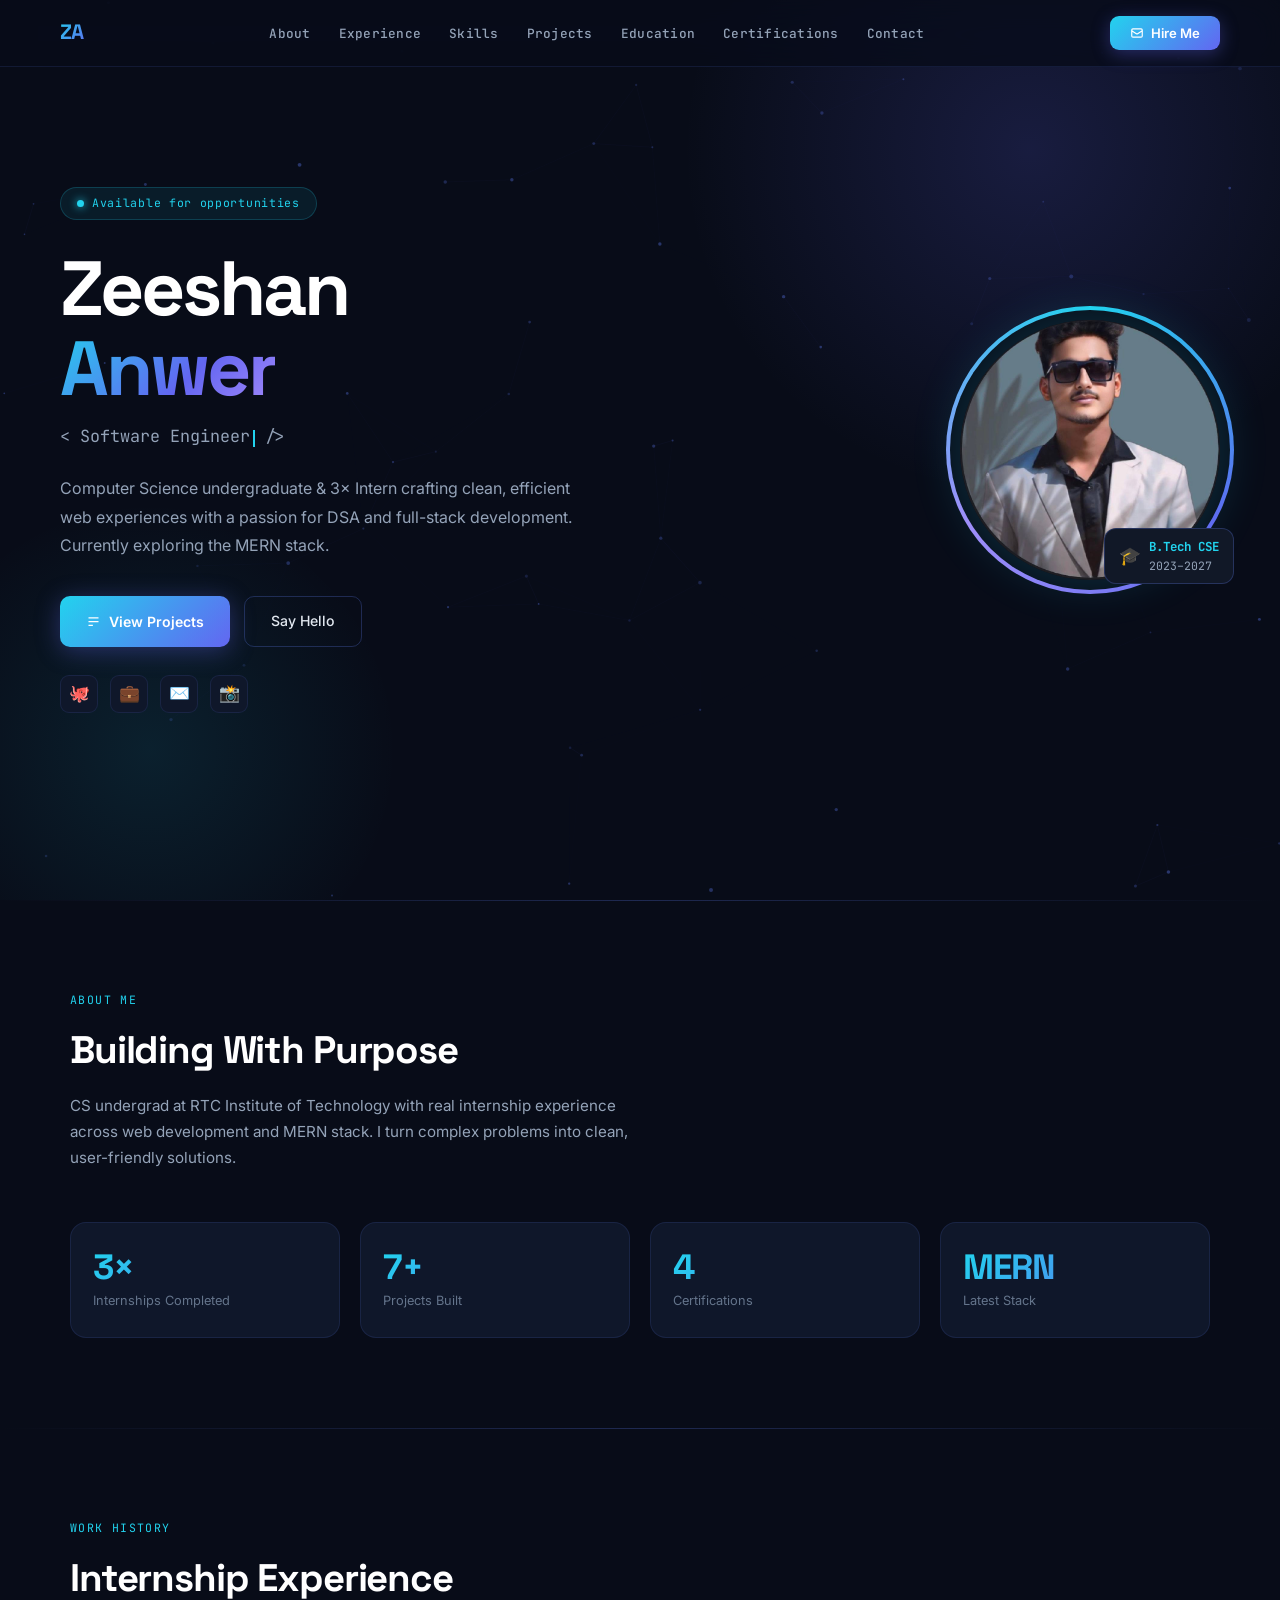
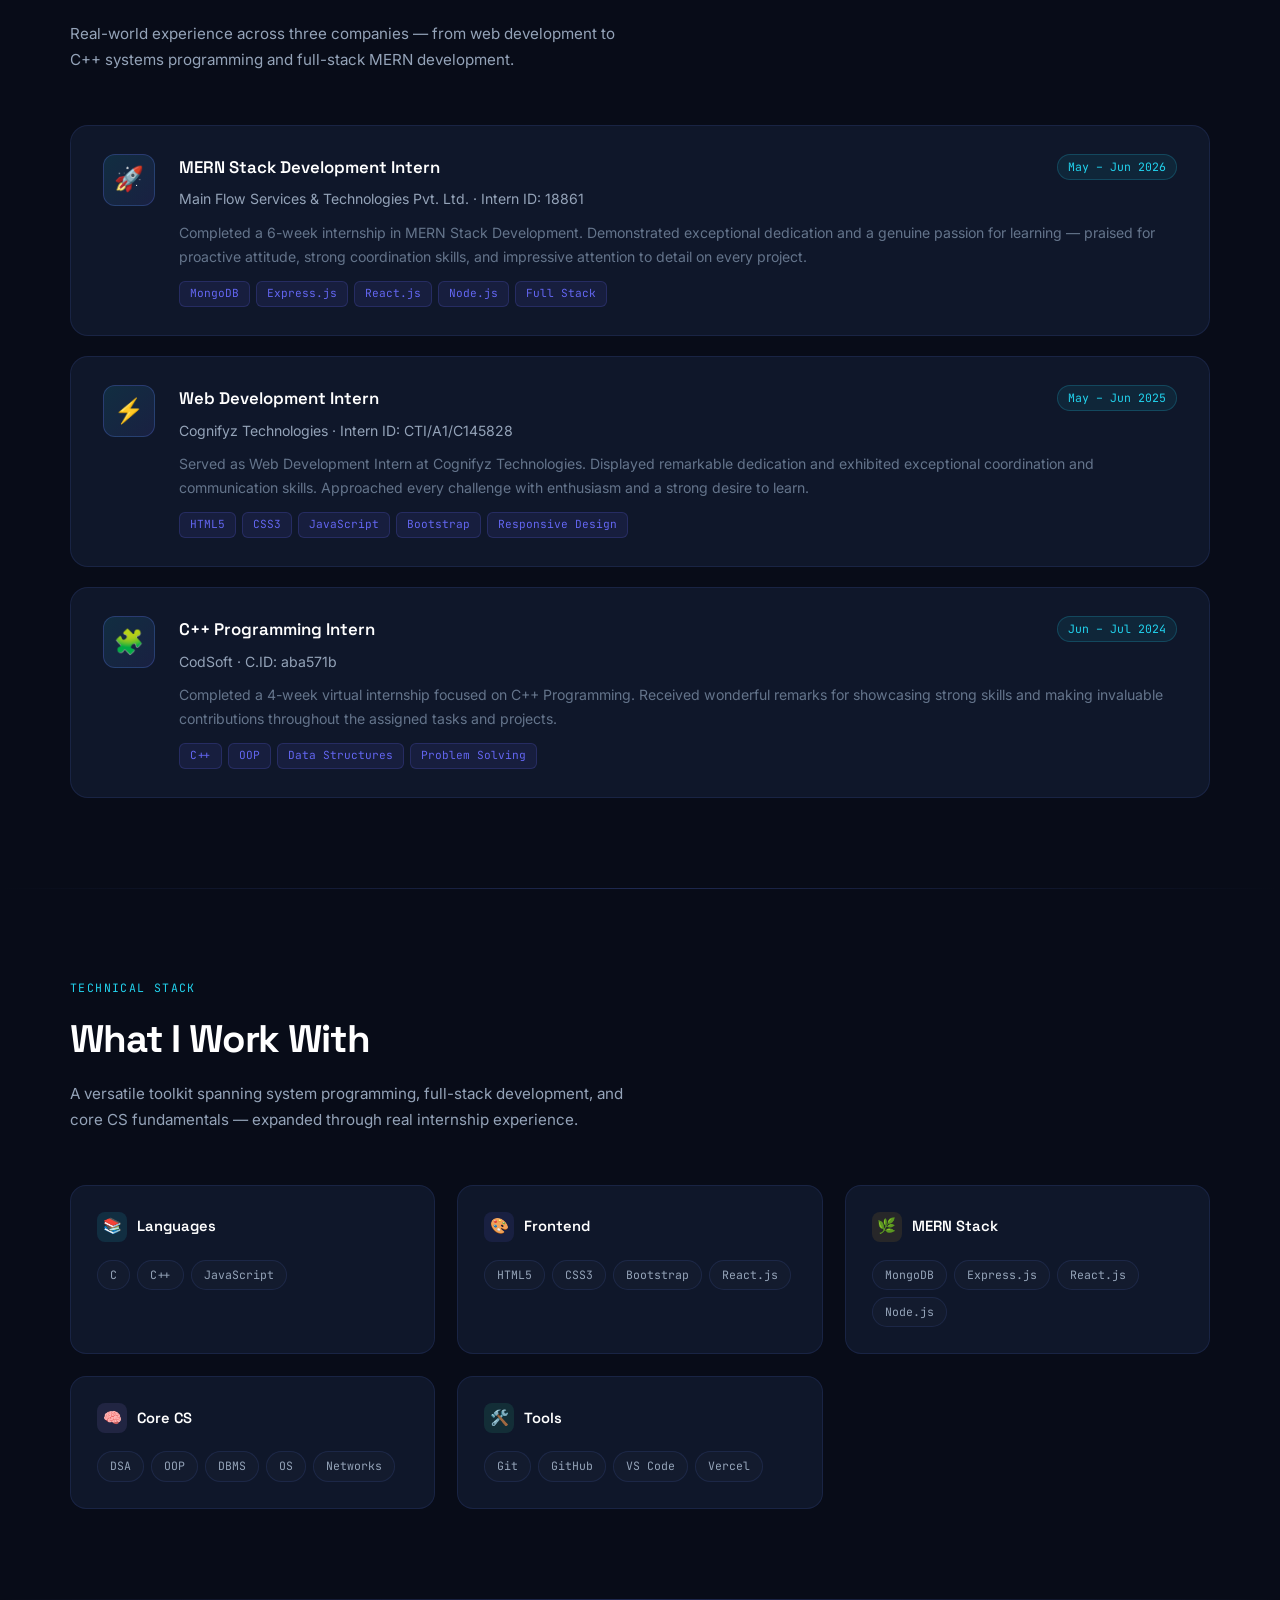
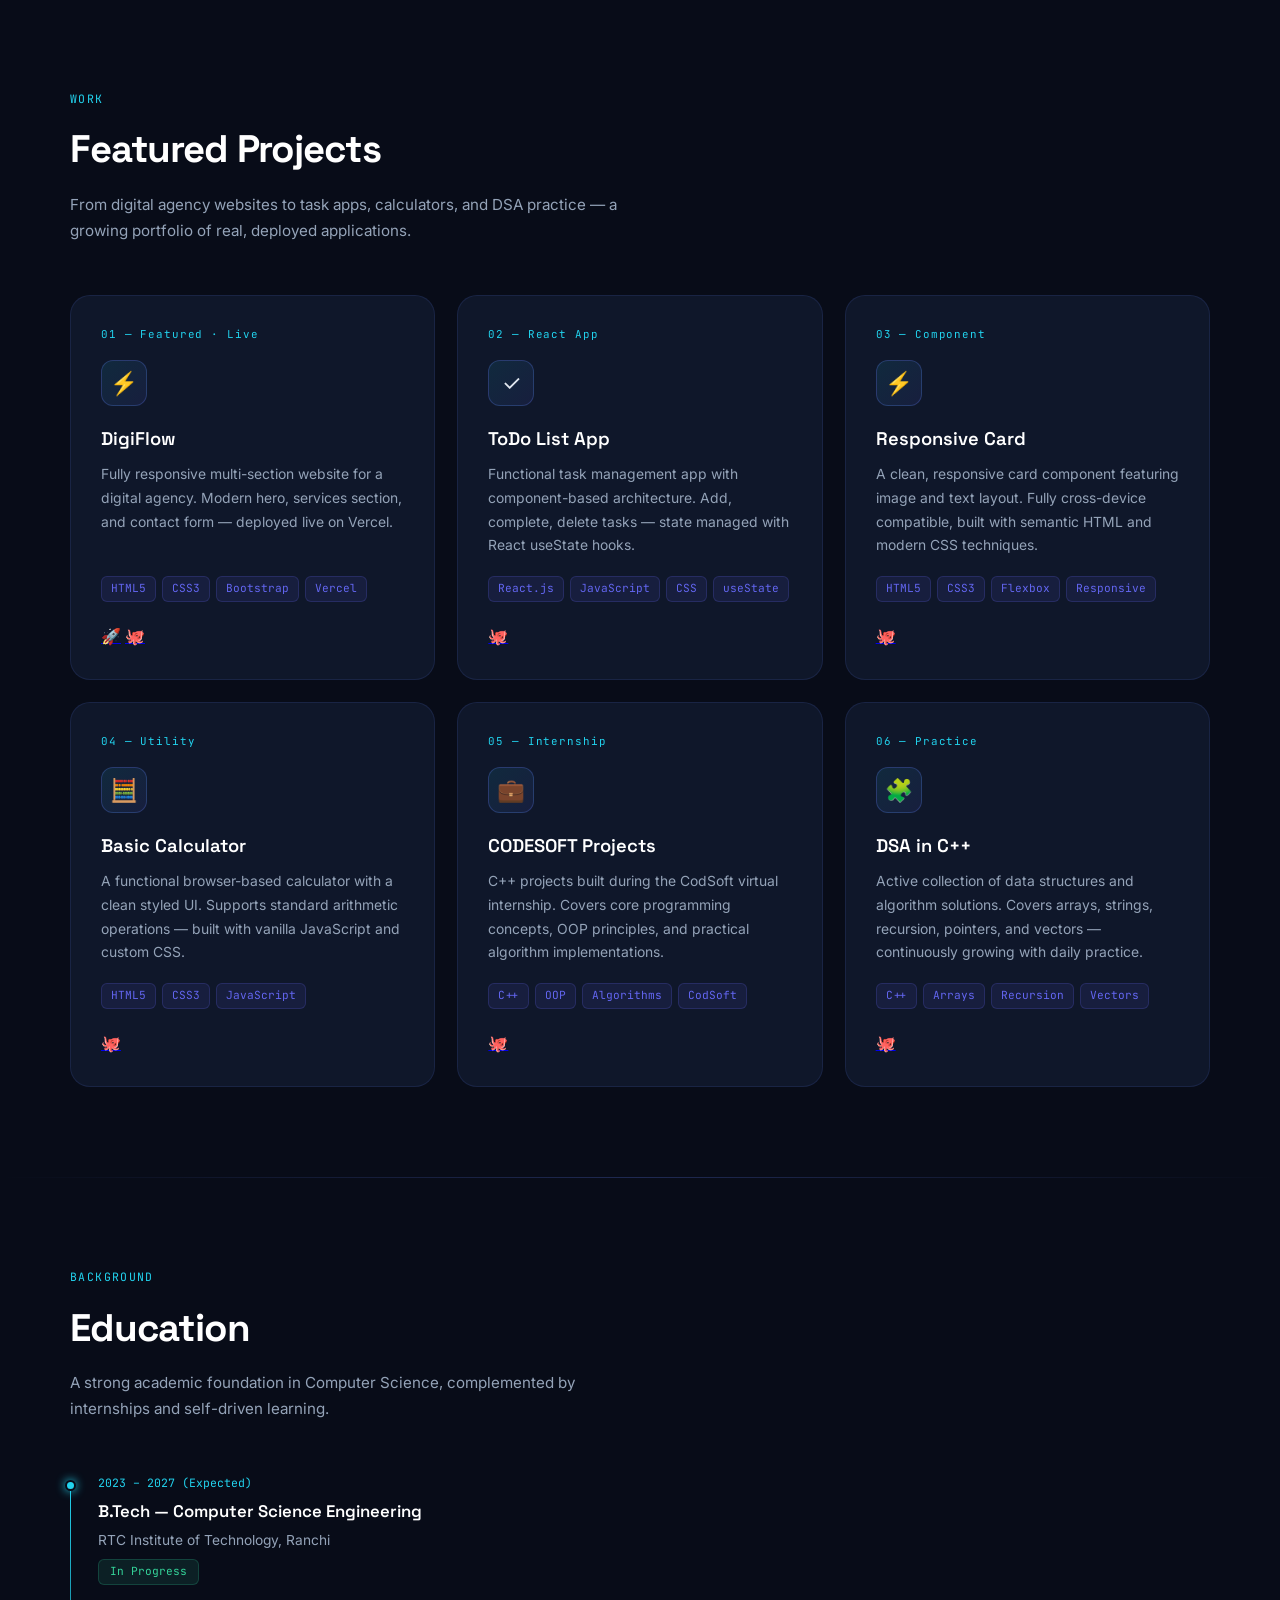
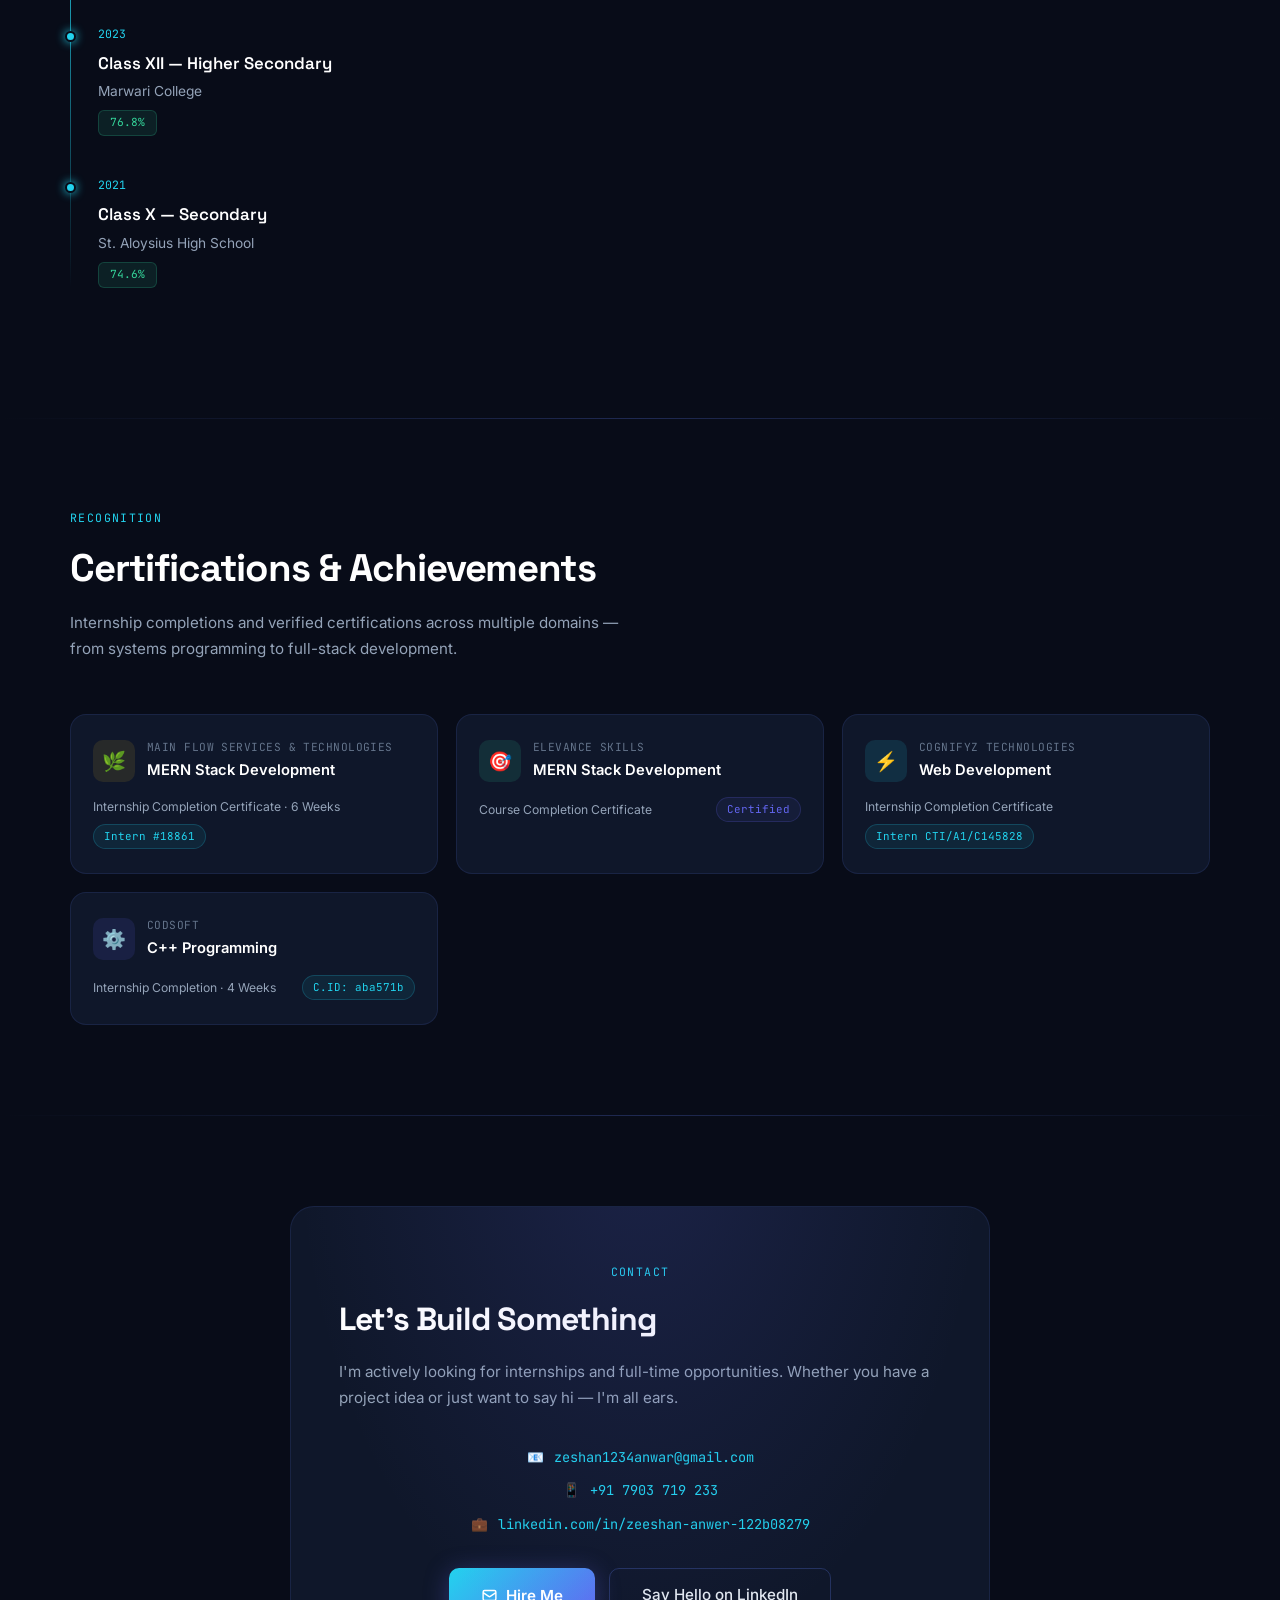
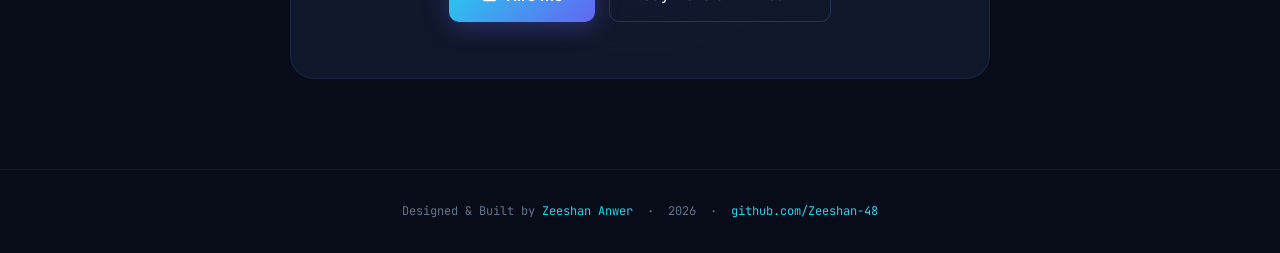
==== commit dbbf8eed: "added live project link" ====
--- a/index.html
+++ b/index.html
@@ -87,7 +87,7 @@
           </div>
         </div>
         <div class="proj-row-links">
-          <a href="https://digi-flow-mu.vercel.app" target="_blank" rel="noopener noreferrer" class="proj-icon-btn" title="Live Demo" aria-label="Live Demo">🚀</a>
+          <a href="https://digi-flow-rfio.vercel.app" target="_blank" rel="noopener noreferrer" class="proj-icon-btn" title="Live Demo" aria-label="Live Demo">🚀</a>
           <a href="https://github.com/Zeeshan-48/DigiFlow" target="_blank" rel="noopener noreferrer" class="proj-icon-btn" title="GitHub Repo" aria-label="GitHub Repository">🐙</a>
         </div>
       </div>
@@ -390,7 +390,7 @@
       <p class="project-desc">Fully responsive multi-section website for a digital agency. Modern hero, services section, and contact form — deployed live on Vercel.</p>
       <div class="project-stack"><span class="stack-tag">HTML5</span><span class="stack-tag">CSS3</span><span class="stack-tag">Bootstrap</span><span class="stack-tag">Vercel</span></div>
       <div class="project-links">
-        <a href="https://digi-flow-mu.vercel.app" target="_blank" rel="noopener noreferrer" class="project-link" title="Live Demo" aria-label="Live Demo">🚀</a>
+        <a href="https://digi-flow-rfio.vercel.app" target="_blank" rel="noopener noreferrer" class="project-link" title="Live Demo" aria-label="Live Demo">🚀</a>
         <a href="https://github.com/Zeeshan-48/DigiFlow" target="_blank" rel="noopener noreferrer" class="project-link" title="Source Code" aria-label="Source Code on GitHub">🐙</a>
       </div>
     </div>
--- a/style.min.css
+++ b/style.min.css
@@ -1 +1 @@
-*,*::before,*::after{box-sizing:border-box;margin:0;padding:0}:root{--bg:#080C18;--bg2:#0C1222;--card:#0F172A;--card2:#111827;--border:rgba(99,130,255,0.12);--border2:rgba(99,130,255,0.25);--cyan:#22D3EE;--blue:#6366F1;--purple:#A78BFA;--green:#34D399;--amber:#FBBF24;--text:#E2E8F0;--muted:#64748B;--soft:#94A3B8;--display:'Space Grotesk',sans-serif;--body:'Inter',sans-serif;--mono:'JetBrains Mono',monospace}html{scroll-behavior:smooth}body{font-family:var(--body);background:var(--bg);color:var(--text);overflow-x:hidden;line-height:1.6}::-webkit-scrollbar{width:4px}::-webkit-scrollbar-track{background:var(--bg)}::-webkit-scrollbar-thumb{background:var(--blue);border-radius:4px}nav{position:fixed;top:0;left:0;right:0;z-index:1000;padding:16px 60px;display:flex;align-items:center;justify-content:space-between;backdrop-filter:blur(20px) saturate(1.5);background:rgba(8,12,24,0.8);border-bottom:1px solid var(--border);transition:all .3s}.nav-logo{font-family:var(--display);font-size:1.3rem;font-weight:700;background:linear-gradient(135deg,var(--cyan),var(--blue));-webkit-background-clip:text;-webkit-text-fill-color:transparent;letter-spacing:-.03em;text-decoration:none}.nav-links{display:flex;gap:28px;list-style:none}.nav-links a{color:var(--soft);text-decoration:none;font-size:.8rem;font-weight:500;font-family:var(--mono);letter-spacing:.02em;transition:color .2s;position:relative}.nav-links a::after{content:'';position:absolute;bottom:-3px;left:0;width:0;height:1px;background:var(--cyan);transition:width .25s}.nav-links a:hover{color:var(--cyan)}.nav-links a:hover::after{width:100%}.btn-hire{display:inline-flex;align-items:center;gap:7px;padding:9px 20px;border-radius:9px;background:linear-gradient(135deg,var(--cyan),var(--blue));color:#fff;font-weight:600;font-size:.82rem;border:none;cursor:pointer;box-shadow:0 4px 18px rgba(99,102,241,.35);transition:all .25s;font-family:var(--body)}.btn-hire:hover{transform:translateY(-2px);box-shadow:0 8px 28px rgba(99,102,241,.5)}.nav-right{display:flex;align-items:center;gap:10px}#hero{min-height:100vh;display:flex;align-items:center;position:relative;overflow:hidden;padding:100px 60px}canvas#particles{position:absolute;inset:0;z-index:0;opacity:.45}.hero-glow{position:absolute;width:700px;height:700px;border-radius:50%;background:radial-gradient(circle,rgba(99,102,241,.18) 0%,transparent 70%);top:-200px;right:-100px;z-index:0;pointer-events:none}.hero-glow2{position:absolute;width:500px;height:500px;border-radius:50%;background:radial-gradient(circle,rgba(34,211,238,.1) 0%,transparent 70%);bottom:-100px;left:-100px;z-index:0;pointer-events:none}.hero-content{position:relative;z-index:1;display:flex;align-items:center;gap:80px;max-width:1200px;margin:0 auto;width:100%}.hero-text{flex:1}.hero-tag{display:inline-flex;align-items:center;gap:8px;background:rgba(34,211,238,.08);border:1px solid rgba(34,211,238,.2);border-radius:100px;padding:6px 16px;font-family:var(--mono);font-size:.72rem;color:var(--cyan);letter-spacing:.06em;margin-bottom:28px}.hero-tag-dot{width:7px;height:7px;border-radius:50%;background:var(--cyan);box-shadow:0 0 8px var(--cyan);animation:pulse-dot 1.8s ease-in-out infinite}@keyframes pulse-dot{0%,100%{opacity:1;transform:scale(1)}50%{opacity:.5;transform:scale(.75)}}.hero-name{font-family:var(--display);font-size:clamp(2.8rem,6vw,5rem);font-weight:700;line-height:1.05;letter-spacing:-.04em;color:#fff;margin-bottom:14px}.hero-name span{background:linear-gradient(135deg,var(--cyan) 0%,var(--blue) 60%,var(--purple) 100%);-webkit-background-clip:text;-webkit-text-fill-color:transparent}.hero-role{font-family:var(--mono);font-size:1.05rem;color:var(--soft);margin-bottom:24px}.type-cursor{display:inline-block;width:2px;height:1em;background:var(--cyan);margin-left:3px;animation:blink .8s step-end infinite;vertical-align:text-bottom}@keyframes blink{50%{opacity:0}}.hero-bio{font-size:1rem;color:var(--soft);line-height:1.8;max-width:520px;margin-bottom:36px}.hero-cta{display:flex;gap:14px;flex-wrap:wrap}.btn-primary{display:inline-flex;align-items:center;gap:8px;padding:13px 26px;border-radius:10px;background:linear-gradient(135deg,var(--cyan),var(--blue));color:#fff;font-weight:600;font-size:.88rem;text-decoration:none;border:none;cursor:pointer;box-shadow:0 4px 24px rgba(99,102,241,.35);transition:all .25s;font-family:var(--body)}.btn-primary:hover{transform:translateY(-2px);box-shadow:0 8px 32px rgba(99,102,241,.5)}.btn-secondary{display:inline-flex;align-items:center;gap:8px;padding:13px 26px;border-radius:10px;background:transparent;color:var(--text);font-weight:500;font-size:.88rem;text-decoration:none;border:1px solid var(--border2);transition:all .25s;cursor:pointer;font-family:var(--body)}.btn-secondary:hover{border-color:var(--cyan);color:var(--cyan);background:rgba(34,211,238,.05);transform:translateY(-2px)}.hero-social{display:flex;gap:12px;margin-top:28px}.social-link{width:38px;height:38px;border-radius:9px;display:flex;align-items:center;justify-content:center;background:var(--card);border:1px solid var(--border);color:var(--soft);text-decoration:none;font-size:1.05rem;transition:all .2s}.social-link:hover{border-color:var(--cyan);color:var(--cyan);background:rgba(34,211,238,.05);transform:translateY(-2px)}.hero-photo-wrap{position:relative;flex-shrink:0;width:260px;height:260px}.hero-photo-ring{position:absolute;inset:-14px;border-radius:50%;background:conic-gradient(from 0deg,var(--cyan),var(--blue),var(--purple),var(--cyan));animation:spin-ring 5s linear infinite;z-index:0}@keyframes spin-ring{to{transform:rotate(360deg)}}.hero-photo-ring-inner{position:absolute;inset:-10px;border-radius:50%;background:var(--bg);z-index:1}.hero-photo{position:relative;z-index:2;width:260px;height:260px;border-radius:50%;object-fit:cover;object-position:center top;display:block;box-shadow:0 0 50px rgba(34,211,238,.2)}.hero-badge{position:absolute;bottom:-4px;right:-14px;z-index:10;background:var(--card2);border:1px solid var(--border2);border-radius:12px;padding:8px 14px;display:flex;align-items:center;gap:8px;backdrop-filter:blur(10px);white-space:nowrap}.hero-badge-text{font-size:.72rem;font-family:var(--mono);color:var(--soft)}.hero-badge-text strong{display:block;color:var(--cyan);font-size:.78rem}section{padding:90px 60px;max-width:1260px;margin:0 auto} .section-label{font-family:var(--mono);font-size:.72rem;color:var(--cyan);letter-spacing:.12em;text-transform:uppercase;margin-bottom:10px}.section-title{font-family:var(--display);font-size:clamp(1.8rem,3vw,2.4rem);font-weight:700;letter-spacing:-.03em;color:#fff;margin-bottom:12px}.section-sub{color:var(--soft);font-size:.95rem;max-width:560px;margin-bottom:52px;line-height:1.7}.divider{width:100%;height:1px;background:linear-gradient(90deg,transparent,var(--border2),transparent)}.stats-row{display:flex;gap:20px;flex-wrap:wrap}.stat-card{flex:1;min-width:150px;background:var(--card);border:1px solid var(--border);border-radius:16px;padding:26px 22px;position:relative;overflow:hidden;transition:border-color .2s,transform .2s}.stat-card::before{content:'';position:absolute;top:0;left:0;right:0;height:2px;background:linear-gradient(90deg,var(--cyan),var(--blue));opacity:0;transition:opacity .2s}.stat-card:hover{border-color:var(--border2);transform:translateY(-4px)}.stat-card:hover::before{opacity:1}.stat-num{font-family:var(--display);font-size:2.2rem;font-weight:700;letter-spacing:-.04em;background:linear-gradient(135deg,var(--cyan),var(--blue));-webkit-background-clip:text;-webkit-text-fill-color:transparent;line-height:1}.stat-label{font-size:.8rem;color:var(--muted);margin-top:6px}.exp-grid{display:flex;flex-direction:column;gap:20px}.exp-card{background:var(--card);border:1px solid var(--border);border-radius:18px;padding:28px 32px;display:flex;gap:24px;align-items:flex-start;transition:all .3s;position:relative;overflow:hidden}.exp-card::before{content:'';position:absolute;left:0;top:0;bottom:0;width:3px;background:linear-gradient(to bottom,var(--cyan),var(--blue));opacity:0;transition:opacity .3s}.exp-card:hover{border-color:var(--border2);transform:translateX(4px)}.exp-card:hover::before{opacity:1}.exp-logo{width:52px;height:52px;border-radius:12px;display:flex;align-items:center;justify-content:center;font-size:1.5rem;flex-shrink:0;background:linear-gradient(135deg,rgba(34,211,238,.12),rgba(99,102,241,.12));border:1px solid var(--border2)}.exp-body{flex:1}.exp-top{display:flex;align-items:flex-start;justify-content:space-between;flex-wrap:wrap;gap:8px;margin-bottom:8px}.exp-role{font-family:var(--display);font-size:1.05rem;font-weight:600;color:#fff}.exp-period{font-family:var(--mono);font-size:.72rem;color:var(--cyan);background:rgba(34,211,238,.08);border:1px solid rgba(34,211,238,.2);padding:3px 10px;border-radius:100px;white-space:nowrap}.exp-company{font-size:.88rem;color:var(--soft);margin-bottom:10px}.exp-desc{font-size:.88rem;color:var(--muted);line-height:1.7}.exp-tags{display:flex;flex-wrap:wrap;gap:6px;margin-top:12px}.exp-tag{padding:3px 10px;border-radius:6px;font-family:var(--mono);font-size:.7rem;background:rgba(99,102,241,.1);color:var(--blue);border:1px solid rgba(99,102,241,.2)}.skills-grid{display:grid;grid-template-columns:repeat(auto-fill,minmax(280px,1fr));gap:22px}.skill-group{background:var(--card);border:1px solid var(--border);border-radius:16px;padding:26px;transition:border-color .2s,transform .2s}.skill-group:hover{border-color:var(--border2);transform:translateY(-4px)}.skill-group-title{font-family:var(--display);font-size:.92rem;font-weight:600;color:#fff;margin-bottom:18px;display:flex;align-items:center;gap:10px}.skill-group-icon{width:30px;height:30px;border-radius:8px;display:flex;align-items:center;justify-content:center;font-size:.95rem}.icon-lang{background:rgba(34,211,238,.12);color:var(--cyan)}.icon-fe{background:rgba(99,102,241,.12);color:var(--blue)}.icon-cs{background:rgba(167,139,250,.12);color:var(--purple)}.icon-tools{background:rgba(52,211,153,.12);color:var(--green)}.icon-mern{background:rgba(251,191,36,.1);color:var(--amber)}.skill-tags{display:flex;flex-wrap:wrap;gap:7px}.skill-tag{padding:5px 12px;border-radius:100px;font-family:var(--mono);font-size:.72rem;border:1px solid var(--border);color:var(--soft);background:rgba(255,255,255,.02);transition:all .2s}.skill-tag:hover{border-color:var(--cyan);color:var(--cyan);background:rgba(34,211,238,.06)}.projects-grid{display:grid;grid-template-columns:repeat(auto-fill,minmax(340px,1fr));gap:22px}.project-card{background:var(--card);border:1px solid var(--border);border-radius:20px;padding:30px;position:relative;overflow:hidden;transition:all .3s;display:flex;flex-direction:column}.project-card::after{content:'';position:absolute;inset:0;border-radius:20px;background:linear-gradient(135deg,rgba(34,211,238,.04),rgba(99,102,241,.04));opacity:0;transition:opacity .3s}.project-card:hover{border-color:rgba(99,130,255,.35);transform:translateY(-6px);box-shadow:0 20px 60px rgba(99,102,241,.15)}.project-card:hover::after{opacity:1}.project-num{font-family:var(--mono);font-size:.68rem;color:var(--cyan);letter-spacing:.08em;margin-bottom:16px}.project-icon{width:46px;height:46px;border-radius:12px;display:flex;align-items:center;justify-content:center;font-size:1.4rem;margin-bottom:18px;background:linear-gradient(135deg,rgba(34,211,238,.1),rgba(99,102,241,.1));border:1px solid var(--border2)}.project-title{font-family:var(--display);font-size:1.15rem;font-weight:600;color:#fff;margin-bottom:10px}.project-desc{font-size:.87rem;color:var(--soft);line-height:1.7;margin-bottom:18px;flex:1}.project-stack{display:flex;flex-wrap:wrap;gap:6px;margin-bottom:22px}.stack-tag{padding:3px 9px;border-radius:6px;font-family:var(--mono);font-size:.7rem;background:rgba(99,102,241,.1);color:var(--blue);border:1px solid rgba(99,102,241,.2)}.edu-timeline{position:relative;padding-left:28px}.edu-timeline::before{content:'';position:absolute;left:0;top:8px;bottom:0;width:1px;background:linear-gradient(to bottom,var(--cyan),transparent)}.edu-item{position:relative;margin-bottom:40px}.edu-item::before{content:'';position:absolute;left:-33px;top:6px;width:11px;height:11px;border-radius:50%;background:var(--cyan);border:2px solid var(--bg);box-shadow:0 0 10px var(--cyan)}.edu-year{font-family:var(--mono);font-size:.72rem;color:var(--cyan);margin-bottom:6px}.edu-degree{font-family:var(--display);font-size:1.05rem;font-weight:600;color:#fff;margin-bottom:4px}.edu-school{font-size:.86rem;color:var(--soft)}.edu-badge{display:inline-block;margin-top:8px;padding:3px 11px;border-radius:6px;font-family:var(--mono);font-size:.7rem;background:rgba(52,211,153,.1);color:var(--green);border:1px solid rgba(52,211,153,.2)}.cert-grid{display:grid;grid-template-columns:repeat(auto-fill,minmax(280px,1fr));gap:18px}.cert-card{background:var(--card);border:1px solid var(--border);border-radius:16px;padding:24px 22px;display:flex;flex-direction:column;gap:14px;transition:all .25s;position:relative;overflow:hidden}.cert-card::before{content:'';position:absolute;top:0;left:0;right:0;height:2px;opacity:0;transition:opacity .25s}.cert-card.c-cpp::before{background:linear-gradient(90deg,#6366F1,#8B5CF6)}.cert-card.c-web::before{background:linear-gradient(90deg,#22D3EE,#0EA5E9)}.cert-card.c-mern::before{background:linear-gradient(90deg,#FBBF24,#F59E0B)}.cert-card.c-mern2::before{background:linear-gradient(90deg,#34D399,#10B981)}.cert-card:hover{border-color:var(--border2);transform:translateY(-4px)}.cert-card:hover::before{opacity:1}.cert-header{display:flex;align-items:center;gap:12px}.cert-icon{width:42px;height:42px;border-radius:10px;display:flex;align-items:center;justify-content:center;font-size:1.2rem;flex-shrink:0}.cert-icon.c-cpp{background:rgba(99,102,241,.12)}.cert-icon.c-web{background:rgba(34,211,238,.12)}.cert-icon.c-mern{background:rgba(251,191,36,.1)}.cert-icon.c-mern2{background:rgba(52,211,153,.12)}.cert-org{font-family:var(--mono);font-size:.7rem;color:var(--muted);letter-spacing:.04em}.cert-name{font-weight:600;font-size:.92rem;color:#fff;margin-top:2px}.cert-meta{display:flex;justify-content:space-between;align-items:center;flex-wrap:wrap;gap:8px}.cert-type{font-size:.76rem;color:var(--soft)}.cert-badge{padding:3px 10px;border-radius:100px;font-family:var(--mono);font-size:.68rem}.cert-badge.intern{background:rgba(34,211,238,.08);color:var(--cyan);border:1px solid rgba(34,211,238,.2)}.cert-badge.course{background:rgba(99,102,241,.08);color:var(--blue);border:1px solid rgba(99,102,241,.2)}.contact-card{max-width:700px;margin:0 auto;background:var(--card);border:1px solid var(--border);border-radius:24px;padding:56px 48px;position:relative;overflow:hidden}.contact-card::before{content:'';position:absolute;inset:0;background:radial-gradient(ellipse at 50% -20%,rgba(99,102,241,.15) 0%,transparent 70%);pointer-events:none}.contact-title{font-family:var(--display);font-size:2rem;font-weight:700;letter-spacing:-.03em;color:#fff;margin-bottom:14px}.contact-sub{color:var(--soft);font-size:.95rem;line-height:1.7;margin-bottom:36px}.contact-items{display:flex;flex-direction:column;gap:12px;margin-bottom:32px}.contact-item{display:flex;align-items:center;justify-content:center;gap:10px;font-family:var(--mono);font-size:.85rem;color:var(--soft)}.contact-item a{color:var(--cyan);text-decoration:none;transition:color .2s}.contact-item a:hover{color:#fff}.contact-btns{display:flex;gap:14px;justify-content:center;flex-wrap:wrap}.modal-overlay{position:fixed;inset:0;z-index:9999;background:rgba(0,0,0,.75);backdrop-filter:blur(12px);display:none;align-items:center;justify-content:center;padding:24px}.modal-overlay.open{display:flex}.modal{background:var(--card);border:1px solid var(--border2);border-radius:24px;padding:40px 44px;max-width:500px;width:100%;position:relative;animation:modal-in .3s ease}@keyframes modal-in{from{opacity:0;transform:scale(.94) translateY(20px)}to{opacity:1;transform:scale(1) translateY(0)}}.modal-close{position:absolute;top:18px;right:18px;background:rgba(255,255,255,.06);border:1px solid var(--border);color:var(--soft);width:34px;height:34px;border-radius:8px;display:flex;align-items:center;justify-content:center;cursor:pointer;transition:all .2s}.modal-close:hover{background:rgba(255,255,255,.12);color:#fff}.modal-title{font-family:var(--display);font-size:1.5rem;font-weight:700;color:#fff;margin-bottom:8px}.modal-sub{font-size:.88rem;color:var(--soft);margin-bottom:30px;line-height:1.6}.modal-contacts{display:flex;flex-direction:column;gap:14px}.modal-contact-row{display:flex;align-items:center;gap:14px;background:rgba(255,255,255,.03);border:1px solid var(--border);border-radius:12px;padding:14px 18px;transition:border-color .2s}.modal-contact-row:hover{border-color:var(--border2)}.modal-icon{width:38px;height:38px;border-radius:9px;display:flex;align-items:center;justify-content:center;font-size:1.1rem;flex-shrink:0}.modal-label{font-size:.72rem;font-family:var(--mono);color:var(--muted);margin-bottom:2px}.modal-value{font-size:.9rem;color:var(--text)}.modal-value a{color:var(--cyan);text-decoration:none}.modal-value a:hover{color:#fff}.proj-modal{max-width:640px}.proj-modal .modal-title{margin-bottom:4px}.proj-list{display:flex;flex-direction:column;gap:10px;max-height:65vh;overflow-y:auto;padding-right:6px;margin-bottom:16px}.proj-list::-webkit-scrollbar{width:3px}.proj-list::-webkit-scrollbar-thumb{background:var(--blue);border-radius:3px}.proj-row{display:flex;align-items:center;gap:14px;background:rgba(255,255,255,.03);border:1px solid var(--border);border-radius:12px;padding:14px 16px;transition:all .2s}.proj-row:hover{border-color:var(--border2);background:rgba(99,102,241,.06);transform:translateX(4px)}.proj-row-icon{width:38px;height:38px;border-radius:9px;display:flex;align-items:center;justify-content:center;font-size:1.15rem;flex-shrink:0}.proj-row-body{flex:1;min-width:0}.proj-row-name{font-weight:600;font-size:.92rem;color:#fff;margin-bottom:4px}.proj-row-meta{display:flex;align-items:center;gap:6px;flex-wrap:wrap}.proj-row-stack{font-family:var(--mono);font-size:.68rem;color:var(--muted)}.proj-row-badge{font-family:var(--mono);font-size:.66rem;padding:2px 8px;border-radius:4px;background:rgba(34,211,238,.08);color:var(--cyan);border:1px solid rgba(34,211,238,.18);white-space:nowrap}.proj-row-badge.live{background:rgba(52,211,153,.08);color:var(--green);border-color:rgba(52,211,153,.2)}.proj-row-links{display:flex;gap:7px;flex-shrink:0}.proj-icon-btn{width:30px;height:30px;border-radius:7px;display:flex;align-items:center;justify-content:center;background:rgba(255,255,255,.04);border:1px solid var(--border);color:var(--soft);transition:all .2s;text-decoration:none}.proj-icon-btn:hover{background:rgba(34,211,238,.1);border-color:var(--cyan);color:var(--cyan)}footer{text-align:center;padding:32px 60px;border-top:1px solid var(--border);font-family:var(--mono);font-size:.75rem;color:var(--muted)}footer span{color:var(--cyan)}.reveal{opacity:0;transform:translateY(28px);transition:opacity .65s ease,transform .65s ease}.reveal.visible{opacity:1;transform:translateY(0)}.nav-toggle{display:none;flex-direction:column;gap:5px;background:none;border:none;cursor:pointer;padding:6px;z-index:1001}.nav-toggle span{display:block;width:22px;height:2px;background:var(--soft);border-radius:2px;transition:all .3s}.nav-toggle.open span:nth-child(1){transform:translateY(7px) rotate(45deg)}.nav-toggle.open span:nth-child(2){opacity:0}.nav-toggle.open span:nth-child(3){transform:translateY(-7px) rotate(-45deg)}@media(max-width:900px){nav{padding:14px 20px}.nav-right{gap:8px}.nav-toggle{display:flex}.btn-hire span{display:none}.nav-links{display:none;flex-direction:column;position:absolute;top:100%;left:0;right:0;background:rgba(8,12,24,.98);border-bottom:1px solid var(--border);padding:20px 24px;gap:14px;backdrop-filter:blur(20px)}.nav-links.open{display:flex}.nav-links a{font-size:.92rem;padding:4px 0}#hero{padding:95px 20px 50px}.hero-content{flex-direction:column-reverse;align-items:center;gap:44px;text-align:center}.hero-bio{margin:0 auto}.hero-cta,.hero-social{justify-content:center}section{padding:60px 20px}.hero-photo-wrap{width:200px;height:200px}.hero-photo{width:200px;height:200px}.exp-card{flex-direction:column;gap:16px}.contact-card{padding:36px 24px}.modal{padding:30px 24px}.hero-badge{bottom:-4px;right:-8px;padding:6px 10px}}+*,*::before,*::after{box-sizing:border-box;margin:0;padding:0}:root{--bg:#080C18;--bg2:#0C1222;--card:#0F172A;--card2:#111827;--border:rgba(99,130,255,0.12);--border2:rgba(99,130,255,0.25);--cyan:#22D3EE;--blue:#6366F1;--purple:#A78BFA;--green:#34D399;--amber:#FBBF24;--text:#E2E8F0;--muted:#64748B;--soft:#94A3B8;--display:'Space Grotesk',sans-serif;--body:'Inter',sans-serif;--mono:'JetBrains Mono',monospace}html{scroll-behavior:smooth}body{font-family:var(--body);background:var(--bg);color:var(--text);overflow-x:hidden;line-height:1.6}::-webkit-scrollbar{width:4px}::-webkit-scrollbar-track{background:var(--bg)}::-webkit-scrollbar-thumb{background:var(--blue);border-radius:4px}nav{position:fixed;top:0;left:0;right:0;z-index:1000;padding:16px 60px;display:flex;align-items:center;justify-content:space-between;backdrop-filter:blur(20px) saturate(1.5);background:rgba(8,12,24,0.8);border-bottom:1px solid var(--border);transition:all .3s}.nav-logo{font-family:var(--display);font-size:1.3rem;font-weight:700;background:linear-gradient(135deg,var(--cyan),var(--blue));background-clip:text;-webkit-background-clip:text;-webkit-text-fill-color:transparent;letter-spacing:-.03em;text-decoration:none}.nav-links{display:flex;gap:28px;list-style:none}.nav-links a{color:var(--soft);text-decoration:none;font-size:.8rem;font-weight:500;font-family:var(--mono);letter-spacing:.02em;transition:color .2s;position:relative}.nav-links a::after{content:'';position:absolute;bottom:-3px;left:0;width:0;height:1px;background:var(--cyan);transition:width .25s}.nav-links a:hover{color:var(--cyan)}.nav-links a:hover::after{width:100%}.btn-hire{display:inline-flex;align-items:center;gap:7px;padding:9px 20px;border-radius:9px;background:linear-gradient(135deg,var(--cyan),var(--blue));color:#fff;font-weight:600;font-size:.82rem;border:none;cursor:pointer;box-shadow:0 4px 18px rgba(99,102,241,.35);transition:all .25s;font-family:var(--body)}.btn-hire:hover{transform:translateY(-2px);box-shadow:0 8px 28px rgba(99,102,241,.5)}.nav-right{display:flex;align-items:center;gap:10px}#hero{min-height:100vh;display:flex;align-items:center;position:relative;overflow:hidden;padding:100px 60px}canvas#particles{position:absolute;inset:0;z-index:0;opacity:.45}.hero-glow{position:absolute;width:700px;height:700px;border-radius:50%;background:radial-gradient(circle,rgba(99,102,241,.18) 0%,transparent 70%);top:-200px;right:-100px;z-index:0;pointer-events:none}.hero-glow2{position:absolute;width:500px;height:500px;border-radius:50%;background:radial-gradient(circle,rgba(34,211,238,.1) 0%,transparent 70%);bottom:-100px;left:-100px;z-index:0;pointer-events:none}.hero-content{position:relative;z-index:1;display:flex;align-items:center;gap:80px;max-width:1200px;margin:0 auto;width:100%}.hero-text{flex:1}.hero-tag{display:inline-flex;align-items:center;gap:8px;background:rgba(34,211,238,.08);border:1px solid rgba(34,211,238,.2);border-radius:100px;padding:6px 16px;font-family:var(--mono);font-size:.72rem;color:var(--cyan);letter-spacing:.06em;margin-bottom:28px}.hero-tag-dot{width:7px;height:7px;border-radius:50%;background:var(--cyan);box-shadow:0 0 8px var(--cyan);animation:pulse-dot 1.8s ease-in-out infinite}@keyframes pulse-dot{0%,100%{opacity:1;transform:scale(1)}50%{opacity:.5;transform:scale(.75)}}.hero-name{font-family:var(--display);font-size:clamp(2.8rem,6vw,5rem);font-weight:700;line-height:1.05;letter-spacing:-.04em;color:#fff;margin-bottom:14px}.hero-name span{background:linear-gradient(135deg,var(--cyan) 0%,var(--blue) 60%,var(--purple) 100%);background-clip:text;-webkit-background-clip:text;-webkit-text-fill-color:transparent}.hero-role{font-family:var(--mono);font-size:1.05rem;color:var(--soft);margin-bottom:24px}.type-cursor{display:inline-block;width:2px;height:1em;background:var(--cyan);margin-left:3px;animation:blink .8s step-end infinite;vertical-align:text-bottom}@keyframes blink{50%{opacity:0}}.hero-bio{font-size:1rem;color:var(--soft);line-height:1.8;max-width:520px;margin-bottom:36px}.hero-cta{display:flex;gap:14px;flex-wrap:wrap}.btn-primary{display:inline-flex;align-items:center;gap:8px;padding:13px 26px;border-radius:10px;background:linear-gradient(135deg,var(--cyan),var(--blue));color:#fff;font-weight:600;font-size:.88rem;text-decoration:none;border:none;cursor:pointer;box-shadow:0 4px 24px rgba(99,102,241,.35);transition:all .25s;font-family:var(--body)}.btn-primary:hover{transform:translateY(-2px);box-shadow:0 8px 32px rgba(99,102,241,.5)}.btn-secondary{display:inline-flex;align-items:center;gap:8px;padding:13px 26px;border-radius:10px;background:transparent;color:var(--text);font-weight:500;font-size:.88rem;text-decoration:none;border:1px solid var(--border2);transition:all .25s;cursor:pointer;font-family:var(--body)}.btn-secondary:hover{border-color:var(--cyan);color:var(--cyan);background:rgba(34,211,238,.05);transform:translateY(-2px)}.hero-social{display:flex;gap:12px;margin-top:28px}.social-link{width:38px;height:38px;border-radius:9px;display:flex;align-items:center;justify-content:center;background:var(--card);border:1px solid var(--border);color:var(--soft);text-decoration:none;font-size:1.05rem;transition:all .2s}.social-link:hover{border-color:var(--cyan);color:var(--cyan);background:rgba(34,211,238,.05);transform:translateY(-2px)}.hero-photo-wrap{position:relative;flex-shrink:0;width:260px;height:260px}.hero-photo-ring{position:absolute;inset:-14px;border-radius:50%;background:conic-gradient(from 0deg,var(--cyan),var(--blue),var(--purple),var(--cyan));animation:spin-ring 5s linear infinite;z-index:0}@keyframes spin-ring{to{transform:rotate(360deg)}}.hero-photo-ring-inner{position:absolute;inset:-10px;border-radius:50%;background:var(--bg);z-index:1}.hero-photo{position:relative;z-index:2;width:260px;height:260px;border-radius:50%;object-fit:cover;object-position:center top;display:block;box-shadow:0 0 50px rgba(34,211,238,.2)}.hero-badge{position:absolute;bottom:-4px;right:-14px;z-index:10;background:var(--card2);border:1px solid var(--border2);border-radius:12px;padding:8px 14px;display:flex;align-items:center;gap:8px;backdrop-filter:blur(10px);white-space:nowrap}.hero-badge-text{font-size:.72rem;font-family:var(--mono);color:var(--soft)}.hero-badge-text strong{display:block;color:var(--cyan);font-size:.78rem}section{padding:90px 60px;max-width:1260px;margin:0 auto} .section-label{font-family:var(--mono);font-size:.72rem;color:var(--cyan);letter-spacing:.12em;text-transform:uppercase;margin-bottom:10px}.section-title{font-family:var(--display);font-size:clamp(1.8rem,3vw,2.4rem);font-weight:700;letter-spacing:-.03em;color:#fff;margin-bottom:12px}.section-sub{color:var(--soft);font-size:.95rem;max-width:560px;margin-bottom:52px;line-height:1.7}.divider{width:100%;height:1px;background:linear-gradient(90deg,transparent,var(--border2),transparent)}.stats-row{display:flex;gap:20px;flex-wrap:wrap}.stat-card{flex:1;min-width:150px;background:var(--card);border:1px solid var(--border);border-radius:16px;padding:26px 22px;position:relative;overflow:hidden;transition:border-color .2s,transform .2s}.stat-card::before{content:'';position:absolute;top:0;left:0;right:0;height:2px;background:linear-gradient(90deg,var(--cyan),var(--blue));opacity:0;transition:opacity .2s}.stat-card:hover{border-color:var(--border2);transform:translateY(-4px)}.stat-card:hover::before{opacity:1}.stat-num{font-family:var(--display);font-size:2.2rem;font-weight:700;letter-spacing:-.04em;background:linear-gradient(135deg,var(--cyan),var(--blue));background-clip:text;-webkit-background-clip:text;-webkit-text-fill-color:transparent;line-height:1}.stat-label{font-size:.8rem;color:var(--muted);margin-top:6px}.exp-grid{display:flex;flex-direction:column;gap:20px}.exp-card{background:var(--card);border:1px solid var(--border);border-radius:18px;padding:28px 32px;display:flex;gap:24px;align-items:flex-start;transition:all .3s;position:relative;overflow:hidden}.exp-card::before{content:'';position:absolute;left:0;top:0;bottom:0;width:3px;background:linear-gradient(to bottom,var(--cyan),var(--blue));opacity:0;transition:opacity .3s}.exp-card:hover{border-color:var(--border2);transform:translateX(4px)}.exp-card:hover::before{opacity:1}.exp-logo{width:52px;height:52px;border-radius:12px;display:flex;align-items:center;justify-content:center;font-size:1.5rem;flex-shrink:0;background:linear-gradient(135deg,rgba(34,211,238,.12),rgba(99,102,241,.12));border:1px solid var(--border2)}.exp-body{flex:1}.exp-top{display:flex;align-items:flex-start;justify-content:space-between;flex-wrap:wrap;gap:8px;margin-bottom:8px}.exp-role{font-family:var(--display);font-size:1.05rem;font-weight:600;color:#fff}.exp-period{font-family:var(--mono);font-size:.72rem;color:var(--cyan);background:rgba(34,211,238,.08);border:1px solid rgba(34,211,238,.2);padding:3px 10px;border-radius:100px;white-space:nowrap}.exp-company{font-size:.88rem;color:var(--soft);margin-bottom:10px}.exp-desc{font-size:.88rem;color:var(--muted);line-height:1.7}.exp-tags{display:flex;flex-wrap:wrap;gap:6px;margin-top:12px}.exp-tag{padding:3px 10px;border-radius:6px;font-family:var(--mono);font-size:.7rem;background:rgba(99,102,241,.1);color:var(--blue);border:1px solid rgba(99,102,241,.2)}.skills-grid{display:grid;grid-template-columns:repeat(auto-fill,minmax(280px,1fr));gap:22px}.skill-group{background:var(--card);border:1px solid var(--border);border-radius:16px;padding:26px;transition:border-color .2s,transform .2s}.skill-group:hover{border-color:var(--border2);transform:translateY(-4px)}.skill-group-title{font-family:var(--display);font-size:.92rem;font-weight:600;color:#fff;margin-bottom:18px;display:flex;align-items:center;gap:10px}.skill-group-icon{width:30px;height:30px;border-radius:8px;display:flex;align-items:center;justify-content:center;font-size:.95rem}.icon-lang{background:rgba(34,211,238,.12);color:var(--cyan)}.icon-fe{background:rgba(99,102,241,.12);color:var(--blue)}.icon-cs{background:rgba(167,139,250,.12);color:var(--purple)}.icon-tools{background:rgba(52,211,153,.12);color:var(--green)}.icon-mern{background:rgba(251,191,36,.1);color:var(--amber)}.skill-tags{display:flex;flex-wrap:wrap;gap:7px}.skill-tag{padding:5px 12px;border-radius:100px;font-family:var(--mono);font-size:.72rem;border:1px solid var(--border);color:var(--soft);background:rgba(255,255,255,.02);transition:all .2s}.skill-tag:hover{border-color:var(--cyan);color:var(--cyan);background:rgba(34,211,238,.06)}.projects-grid{display:grid;grid-template-columns:repeat(auto-fill,minmax(340px,1fr));gap:22px}.project-card{background:var(--card);border:1px solid var(--border);border-radius:20px;padding:30px;position:relative;overflow:hidden;transition:all .3s;display:flex;flex-direction:column}.project-card::after{content:'';position:absolute;inset:0;border-radius:20px;background:linear-gradient(135deg,rgba(34,211,238,.04),rgba(99,102,241,.04));opacity:0;transition:opacity .3s}.project-card:hover{border-color:rgba(99,130,255,.35);transform:translateY(-6px);box-shadow:0 20px 60px rgba(99,102,241,.15)}.project-card:hover::after{opacity:1}.project-num{font-family:var(--mono);font-size:.68rem;color:var(--cyan);letter-spacing:.08em;margin-bottom:16px}.project-icon{width:46px;height:46px;border-radius:12px;display:flex;align-items:center;justify-content:center;font-size:1.4rem;margin-bottom:18px;background:linear-gradient(135deg,rgba(34,211,238,.1),rgba(99,102,241,.1));border:1px solid var(--border2)}.project-title{font-family:var(--display);font-size:1.15rem;font-weight:600;color:#fff;margin-bottom:10px}.project-desc{font-size:.87rem;color:var(--soft);line-height:1.7;margin-bottom:18px;flex:1}.project-stack{display:flex;flex-wrap:wrap;gap:6px;margin-bottom:22px}.stack-tag{padding:3px 9px;border-radius:6px;font-family:var(--mono);font-size:.7rem;background:rgba(99,102,241,.1);color:var(--blue);border:1px solid rgba(99,102,241,.2)}.edu-timeline{position:relative;padding-left:28px}.edu-timeline::before{content:'';position:absolute;left:0;top:8px;bottom:0;width:1px;background:linear-gradient(to bottom,var(--cyan),transparent)}.edu-item{position:relative;margin-bottom:40px}.edu-item::before{content:'';position:absolute;left:-33px;top:6px;width:11px;height:11px;border-radius:50%;background:var(--cyan);border:2px solid var(--bg);box-shadow:0 0 10px var(--cyan)}.edu-year{font-family:var(--mono);font-size:.72rem;color:var(--cyan);margin-bottom:6px}.edu-degree{font-family:var(--display);font-size:1.05rem;font-weight:600;color:#fff;margin-bottom:4px}.edu-school{font-size:.86rem;color:var(--soft)}.edu-badge{display:inline-block;margin-top:8px;padding:3px 11px;border-radius:6px;font-family:var(--mono);font-size:.7rem;background:rgba(52,211,153,.1);color:var(--green);border:1px solid rgba(52,211,153,.2)}.cert-grid{display:grid;grid-template-columns:repeat(auto-fill,minmax(280px,1fr));gap:18px}.cert-card{background:var(--card);border:1px solid var(--border);border-radius:16px;padding:24px 22px;display:flex;flex-direction:column;gap:14px;transition:all .25s;position:relative;overflow:hidden}.cert-card::before{content:'';position:absolute;top:0;left:0;right:0;height:2px;opacity:0;transition:opacity .25s}.cert-card.c-cpp::before{background:linear-gradient(90deg,#6366F1,#8B5CF6)}.cert-card.c-web::before{background:linear-gradient(90deg,#22D3EE,#0EA5E9)}.cert-card.c-mern::before{background:linear-gradient(90deg,#FBBF24,#F59E0B)}.cert-card.c-mern2::before{background:linear-gradient(90deg,#34D399,#10B981)}.cert-card:hover{border-color:var(--border2);transform:translateY(-4px)}.cert-card:hover::before{opacity:1}.cert-header{display:flex;align-items:center;gap:12px}.cert-icon{width:42px;height:42px;border-radius:10px;display:flex;align-items:center;justify-content:center;font-size:1.2rem;flex-shrink:0}.cert-icon.c-cpp{background:rgba(99,102,241,.12)}.cert-icon.c-web{background:rgba(34,211,238,.12)}.cert-icon.c-mern{background:rgba(251,191,36,.1)}.cert-icon.c-mern2{background:rgba(52,211,153,.12)}.cert-org{font-family:var(--mono);font-size:.7rem;color:var(--muted);letter-spacing:.04em}.cert-name{font-weight:600;font-size:.92rem;color:#fff;margin-top:2px}.cert-meta{display:flex;justify-content:space-between;align-items:center;flex-wrap:wrap;gap:8px}.cert-type{font-size:.76rem;color:var(--soft)}.cert-badge{padding:3px 10px;border-radius:100px;font-family:var(--mono);font-size:.68rem}.cert-badge.intern{background:rgba(34,211,238,.08);color:var(--cyan);border:1px solid rgba(34,211,238,.2)}.cert-badge.course{background:rgba(99,102,241,.08);color:var(--blue);border:1px solid rgba(99,102,241,.2)}.contact-card{max-width:700px;margin:0 auto;background:var(--card);border:1px solid var(--border);border-radius:24px;padding:56px 48px;position:relative;overflow:hidden}.contact-card::before{content:'';position:absolute;inset:0;background:radial-gradient(ellipse at 50% -20%,rgba(99,102,241,.15) 0%,transparent 70%);pointer-events:none}.contact-title{font-family:var(--display);font-size:2rem;font-weight:700;letter-spacing:-.03em;color:#fff;margin-bottom:14px}.contact-sub{color:var(--soft);font-size:.95rem;line-height:1.7;margin-bottom:36px}.contact-items{display:flex;flex-direction:column;gap:12px;margin-bottom:32px}.contact-item{display:flex;align-items:center;justify-content:center;gap:10px;font-family:var(--mono);font-size:.85rem;color:var(--soft)}.contact-item a{color:var(--cyan);text-decoration:none;transition:color .2s}.contact-item a:hover{color:#fff}.contact-btns{display:flex;gap:14px;justify-content:center;flex-wrap:wrap}.modal-overlay{position:fixed;inset:0;z-index:9999;background:rgba(0,0,0,.75);backdrop-filter:blur(12px);display:none;align-items:center;justify-content:center;padding:24px}.modal-overlay.open{display:flex}.modal{background:var(--card);border:1px solid var(--border2);border-radius:24px;padding:40px 44px;max-width:500px;width:100%;position:relative;animation:modal-in .3s ease}@keyframes modal-in{from{opacity:0;transform:scale(.94) translateY(20px)}to{opacity:1;transform:scale(1) translateY(0)}}.modal-close{position:absolute;top:18px;right:18px;background:rgba(255,255,255,.06);border:1px solid var(--border);color:var(--soft);width:34px;height:34px;border-radius:8px;display:flex;align-items:center;justify-content:center;cursor:pointer;transition:all .2s}.modal-close:hover{background:rgba(255,255,255,.12);color:#fff}.modal-title{font-family:var(--display);font-size:1.5rem;font-weight:700;color:#fff;margin-bottom:8px}.modal-sub{font-size:.88rem;color:var(--soft);margin-bottom:30px;line-height:1.6}.modal-contacts{display:flex;flex-direction:column;gap:14px}.modal-contact-row{display:flex;align-items:center;gap:14px;background:rgba(255,255,255,.03);border:1px solid var(--border);border-radius:12px;padding:14px 18px;transition:border-color .2s}.modal-contact-row:hover{border-color:var(--border2)}.modal-icon{width:38px;height:38px;border-radius:9px;display:flex;align-items:center;justify-content:center;font-size:1.1rem;flex-shrink:0}.modal-label{font-size:.72rem;font-family:var(--mono);color:var(--muted);margin-bottom:2px}.modal-value{font-size:.9rem;color:var(--text)}.modal-value a{color:var(--cyan);text-decoration:none}.modal-value a:hover{color:#fff}.proj-modal{max-width:640px}.proj-modal .modal-title{margin-bottom:4px}.proj-list{display:flex;flex-direction:column;gap:10px;max-height:65vh;overflow-y:auto;padding-right:6px;margin-bottom:16px}.proj-list::-webkit-scrollbar{width:3px}.proj-list::-webkit-scrollbar-thumb{background:var(--blue);border-radius:3px}.proj-row{display:flex;align-items:center;gap:14px;background:rgba(255,255,255,.03);border:1px solid var(--border);border-radius:12px;padding:14px 16px;transition:all .2s}.proj-row:hover{border-color:var(--border2);background:rgba(99,102,241,.06);transform:translateX(4px)}.proj-row-icon{width:38px;height:38px;border-radius:9px;display:flex;align-items:center;justify-content:center;font-size:1.15rem;flex-shrink:0}.proj-row-body{flex:1;min-width:0}.proj-row-name{font-weight:600;font-size:.92rem;color:#fff;margin-bottom:4px}.proj-row-meta{display:flex;align-items:center;gap:6px;flex-wrap:wrap}.proj-row-stack{font-family:var(--mono);font-size:.68rem;color:var(--muted)}.proj-row-badge{font-family:var(--mono);font-size:.66rem;padding:2px 8px;border-radius:4px;background:rgba(34,211,238,.08);color:var(--cyan);border:1px solid rgba(34,211,238,.18);white-space:nowrap}.proj-row-badge.live{background:rgba(52,211,153,.08);color:var(--green);border-color:rgba(52,211,153,.2)}.proj-row-links{display:flex;gap:7px;flex-shrink:0}.proj-icon-btn{width:30px;height:30px;border-radius:7px;display:flex;align-items:center;justify-content:center;background:rgba(255,255,255,.04);border:1px solid var(--border);color:var(--soft);transition:all .2s;text-decoration:none}.proj-icon-btn:hover{background:rgba(34,211,238,.1);border-color:var(--cyan);color:var(--cyan)}footer{text-align:center;padding:32px 60px;border-top:1px solid var(--border);font-family:var(--mono);font-size:.75rem;color:var(--muted)}footer span{color:var(--cyan)}.reveal{opacity:0;transform:translateY(28px);transition:opacity .65s ease,transform .65s ease}.reveal.visible{opacity:1;transform:translateY(0)}.nav-toggle{display:none;flex-direction:column;gap:5px;background:none;border:none;cursor:pointer;padding:6px;z-index:1001}.nav-toggle span{display:block;width:22px;height:2px;background:var(--soft);border-radius:2px;transition:all .3s}.nav-toggle.open span:nth-child(1){transform:translateY(7px) rotate(45deg)}.nav-toggle.open span:nth-child(2){opacity:0}.nav-toggle.open span:nth-child(3){transform:translateY(-7px) rotate(-45deg)}@media(max-width:900px){nav{padding:14px 20px}.nav-right{gap:8px}.nav-toggle{display:flex}.btn-hire span{display:none}.nav-links{display:none;flex-direction:column;position:absolute;top:100%;left:0;right:0;background:rgba(8,12,24,.98);border-bottom:1px solid var(--border);padding:20px 24px;gap:14px;backdrop-filter:blur(20px)}.nav-links.open{display:flex}.nav-links a{font-size:.92rem;padding:4px 0}#hero{padding:95px 20px 50px}.hero-content{flex-direction:column-reverse;align-items:center;gap:44px;text-align:center}.hero-bio{margin:0 auto}.hero-cta,.hero-social{justify-content:center}section{padding:60px 20px}.hero-photo-wrap{width:200px;height:200px}.hero-photo{width:200px;height:200px}.exp-card{flex-direction:column;gap:16px}.contact-card{padding:36px 24px}.modal{padding:30px 24px}.hero-badge{bottom:-4px;right:-8px;padding:6px 10px}}
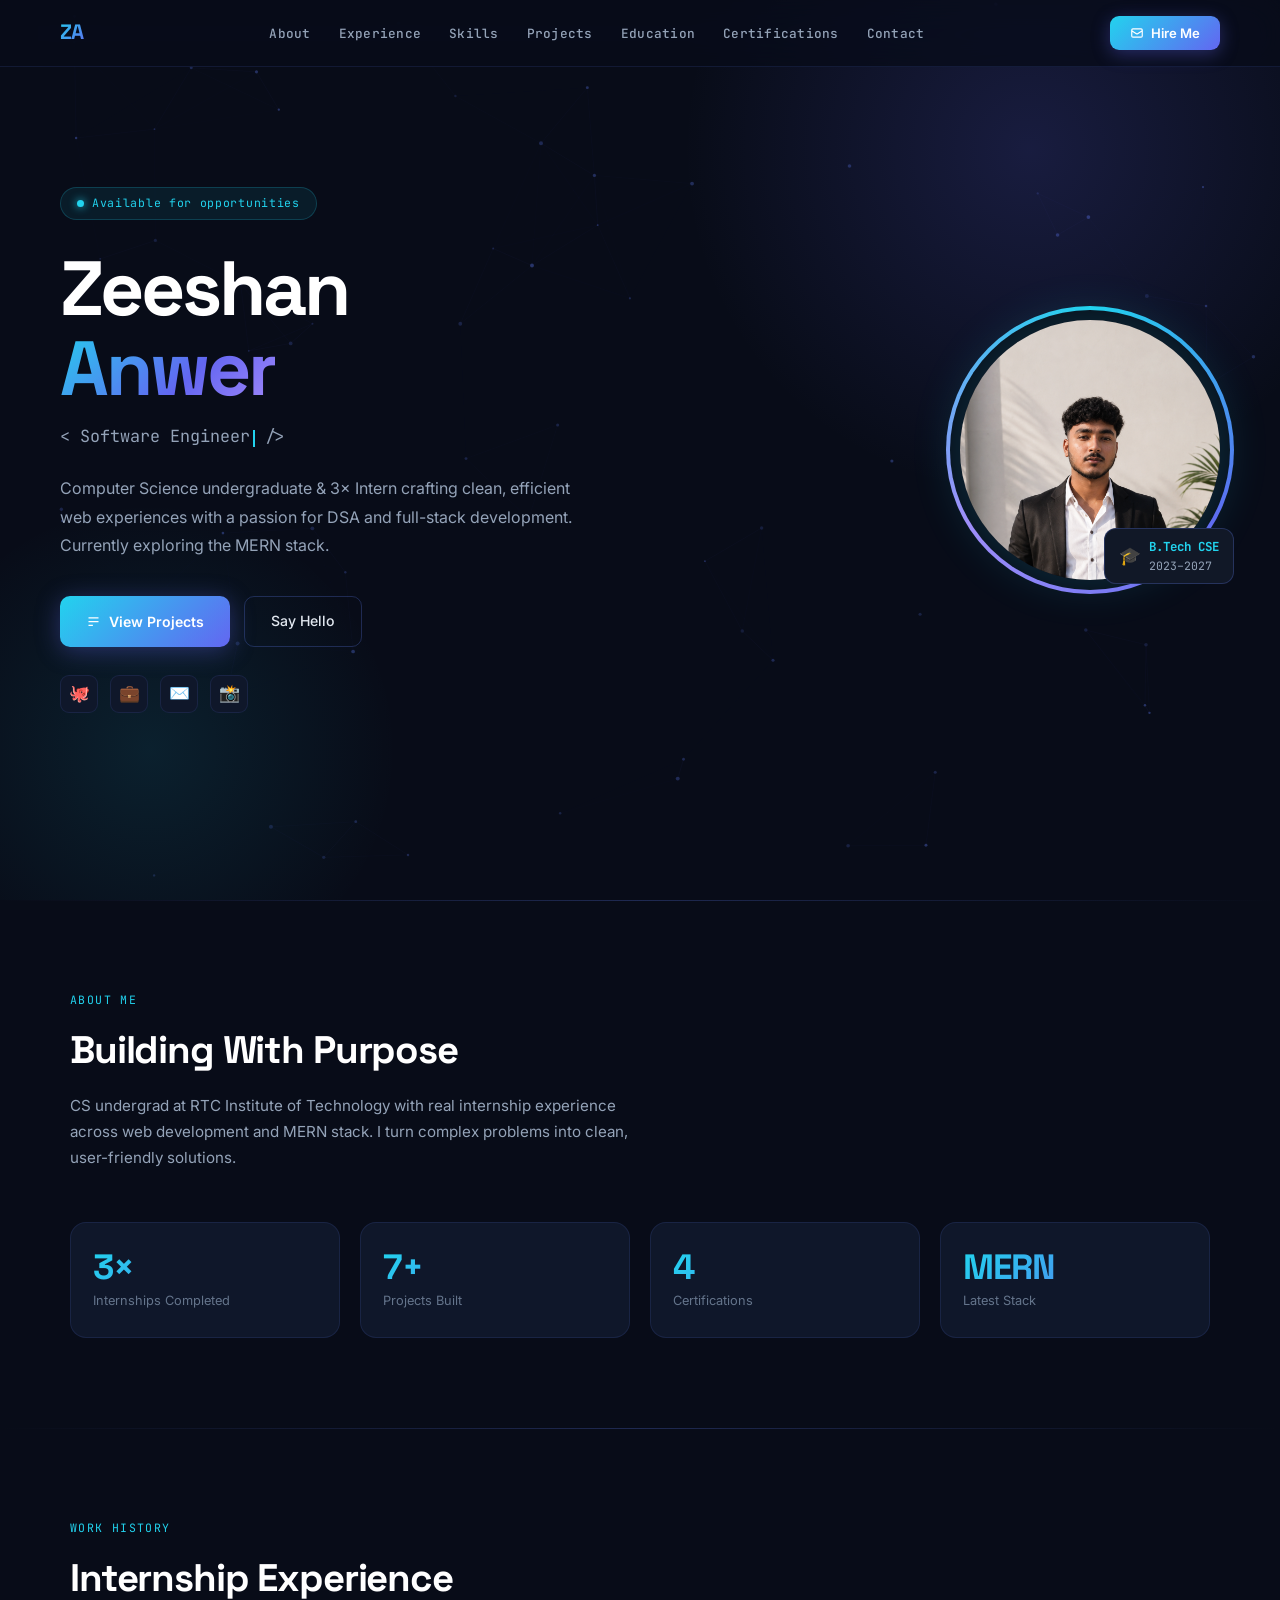
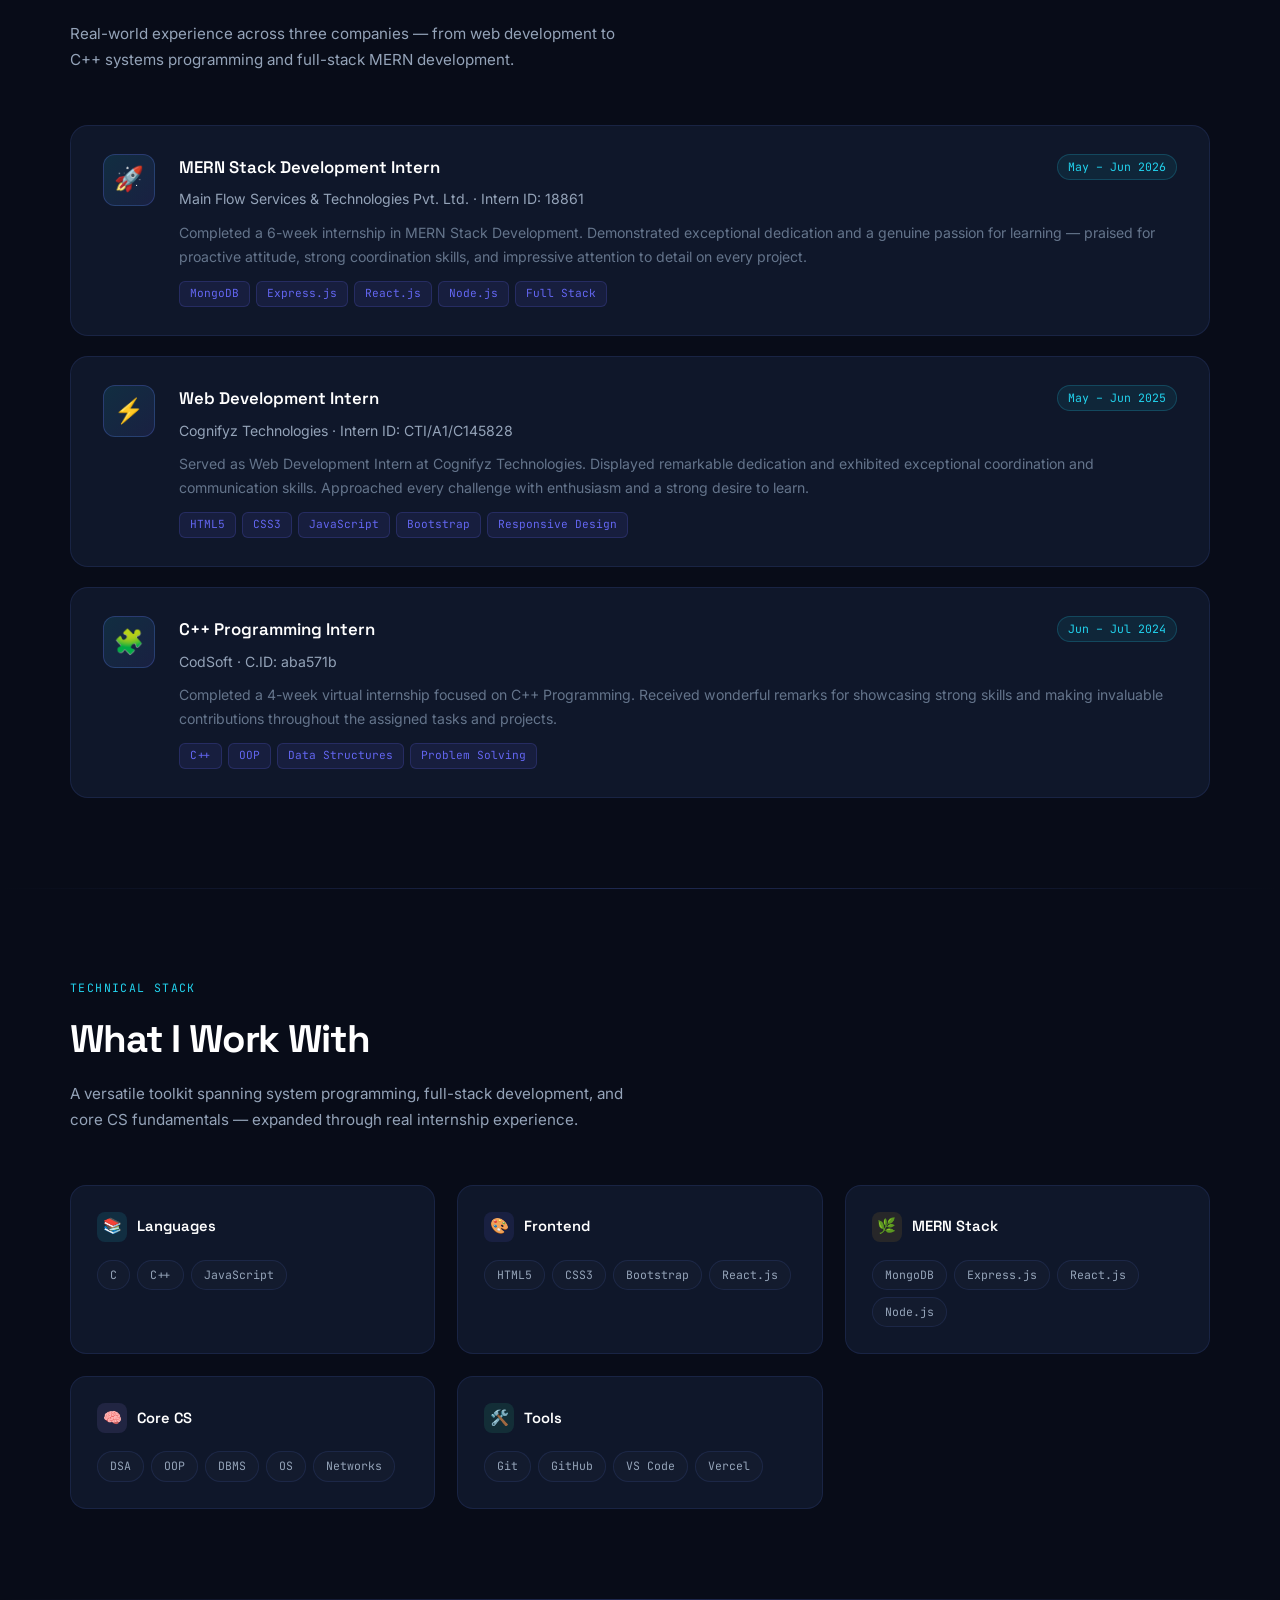
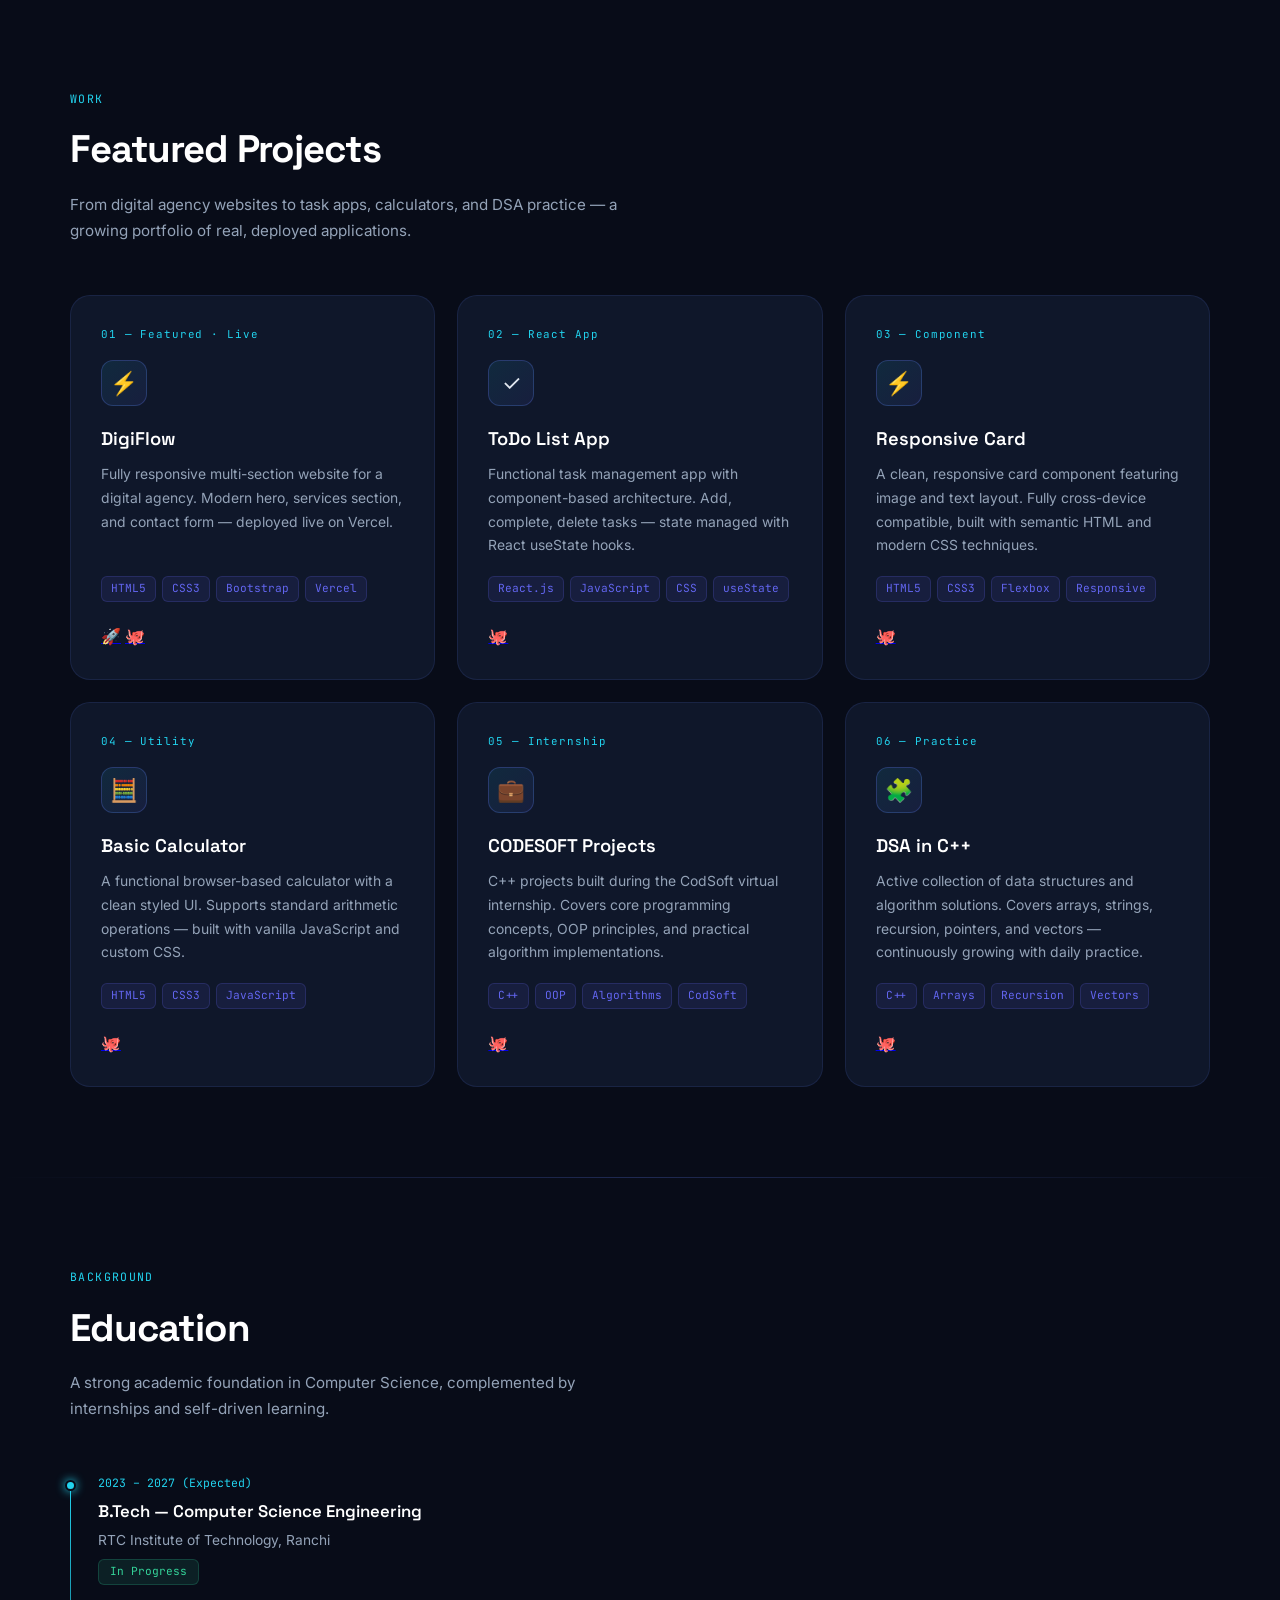
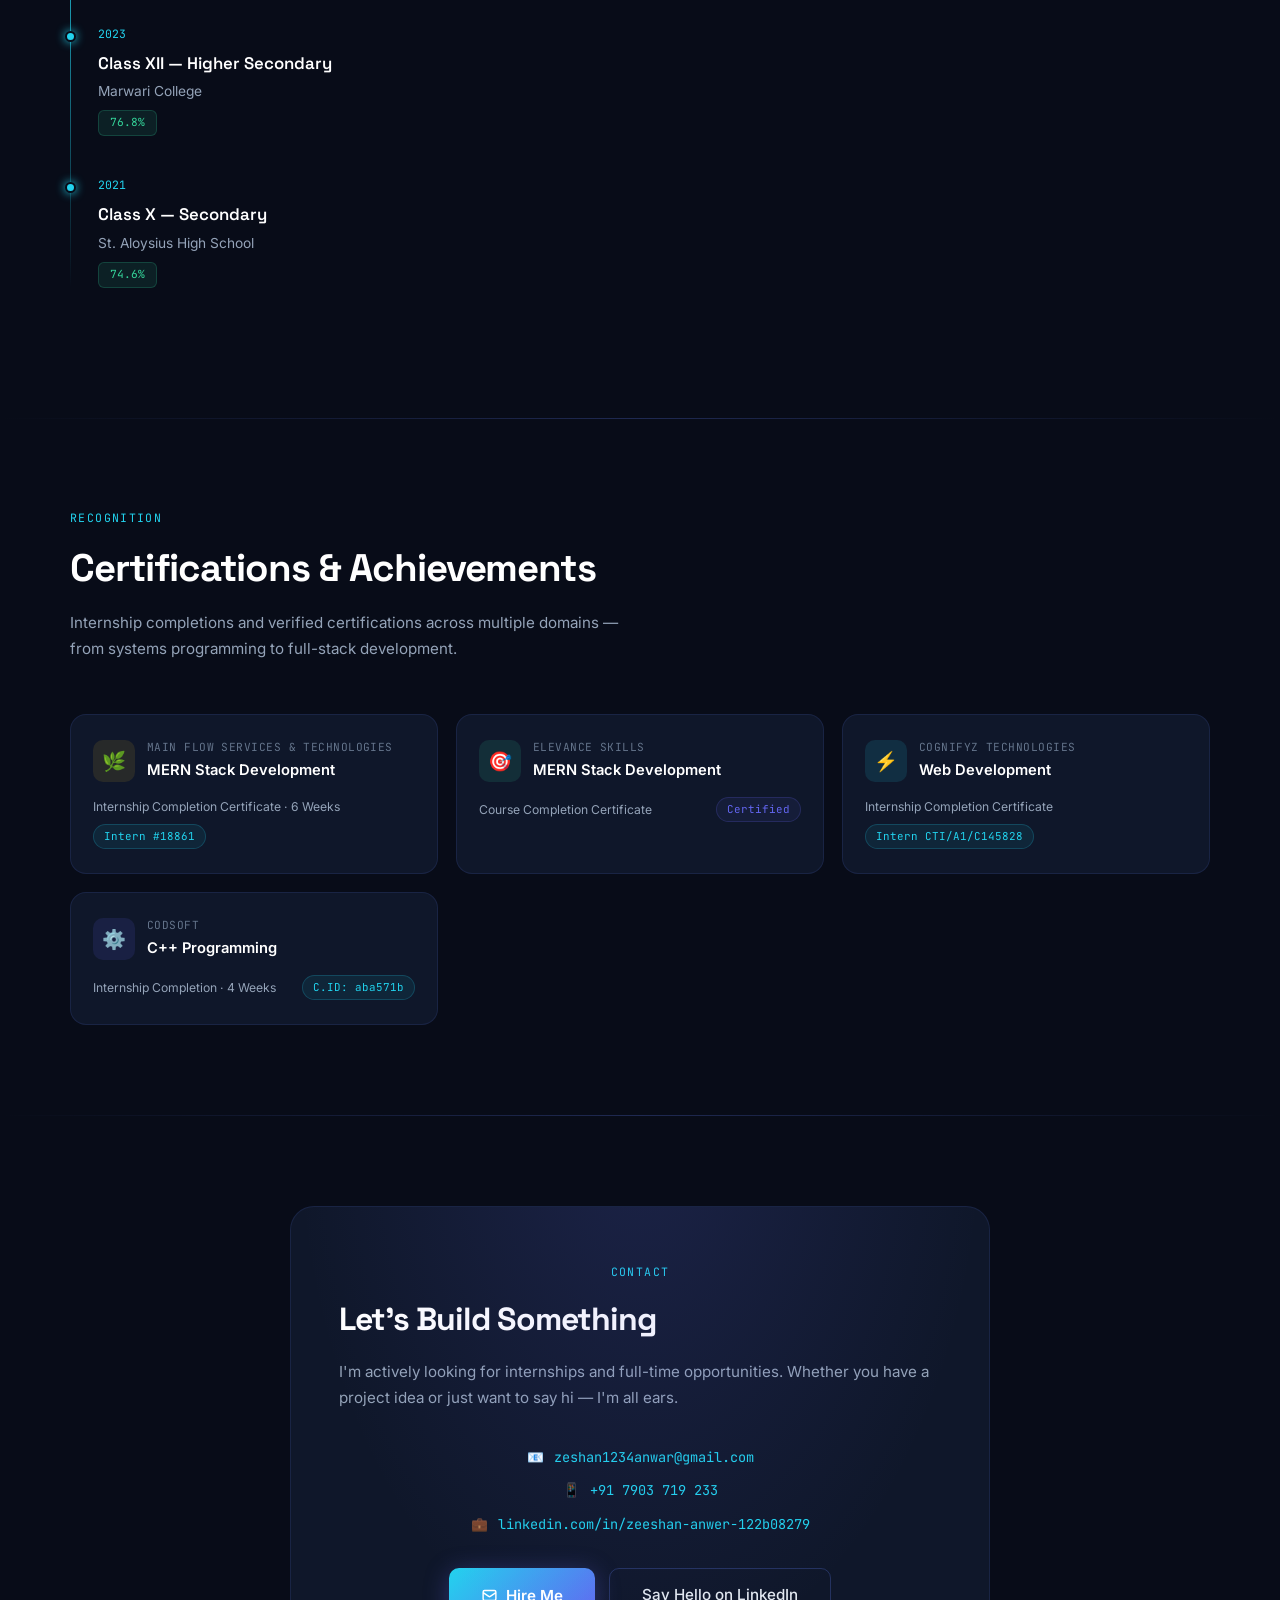
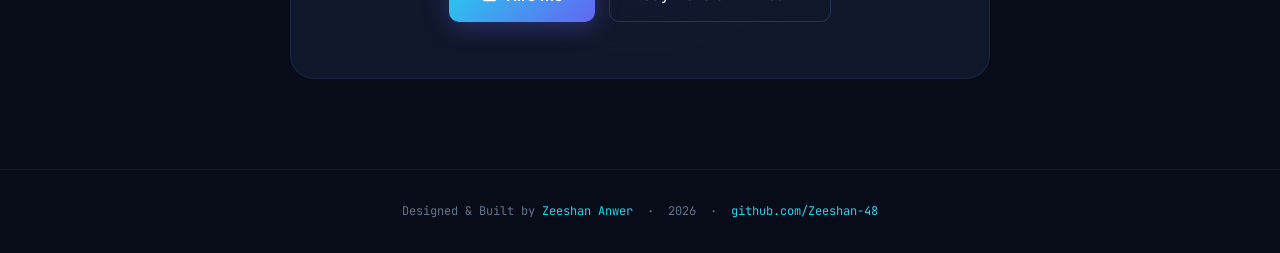
==== commit 8a1adeda: "uploaded different photo" ====
--- a/index.html
+++ b/index.html
@@ -8,17 +8,17 @@
   <meta name="description" content="Zeeshan Anwer — Software engineer. Portfolio showcasing projects, skills, and contact details.">
   <meta property="og:title" content="Zeeshan Anwer — Software Engineer">
   <meta property="og:description" content="Portfolio showcasing projects, skills, and contact details.">
-  <meta property="og:image" content="myPhoto.jpg">
+  <meta property="og:image" content="myPhoto.png">
   <meta property="og:type" content="website">
   <meta name="twitter:card" content="summary_large_image">
   <meta name="twitter:title" content="Zeeshan Anwer — Software Engineer">
   <meta name="twitter:description" content="Portfolio showcasing projects, skills, and contact details.">
-  <meta name="twitter:image" content="myPhoto.jpg">
+  <meta name="twitter:image" content="myPhoto.png">
 <link rel="preconnect" href="https://fonts.googleapis.com">
 <link rel="preconnect" href="https://fonts.gstatic.com" crossorigin>
 <link href="https://fonts.googleapis.com/css2?family=Space+Grotesk:wght@300;400;500;600;700&family=Inter:wght@300;400;500;600&family=JetBrains+Mono:wght@400;500&display=swap" rel="stylesheet">
 </head>
-  <link rel="preload" as="image" href="myPhoto.jpg">
+  <link rel="preload" as="image" href="myPhoto.png">
   <link rel="stylesheet" href="style.min.css">
 </head>
 </head>
@@ -241,7 +241,7 @@
     <div class="hero-photo-wrap">
       <div class="hero-photo-ring"></div>
       <div class="hero-photo-ring-inner"></div>
-      <img src="myPhoto.jpg" alt="Zeeshan Anwer" class="hero-photo" width="260" height="260" loading="eager">
+      <img src="myPhoto.png" alt="Zeeshan Anwer" class="hero-photo" width="260" height="260" loading="eager">
       <div class="hero-badge">
         <div style="font-size:1.1rem">🎓</div>
         <div class="hero-badge-text"><strong>B.Tech CSE</strong>2023–2027</div>
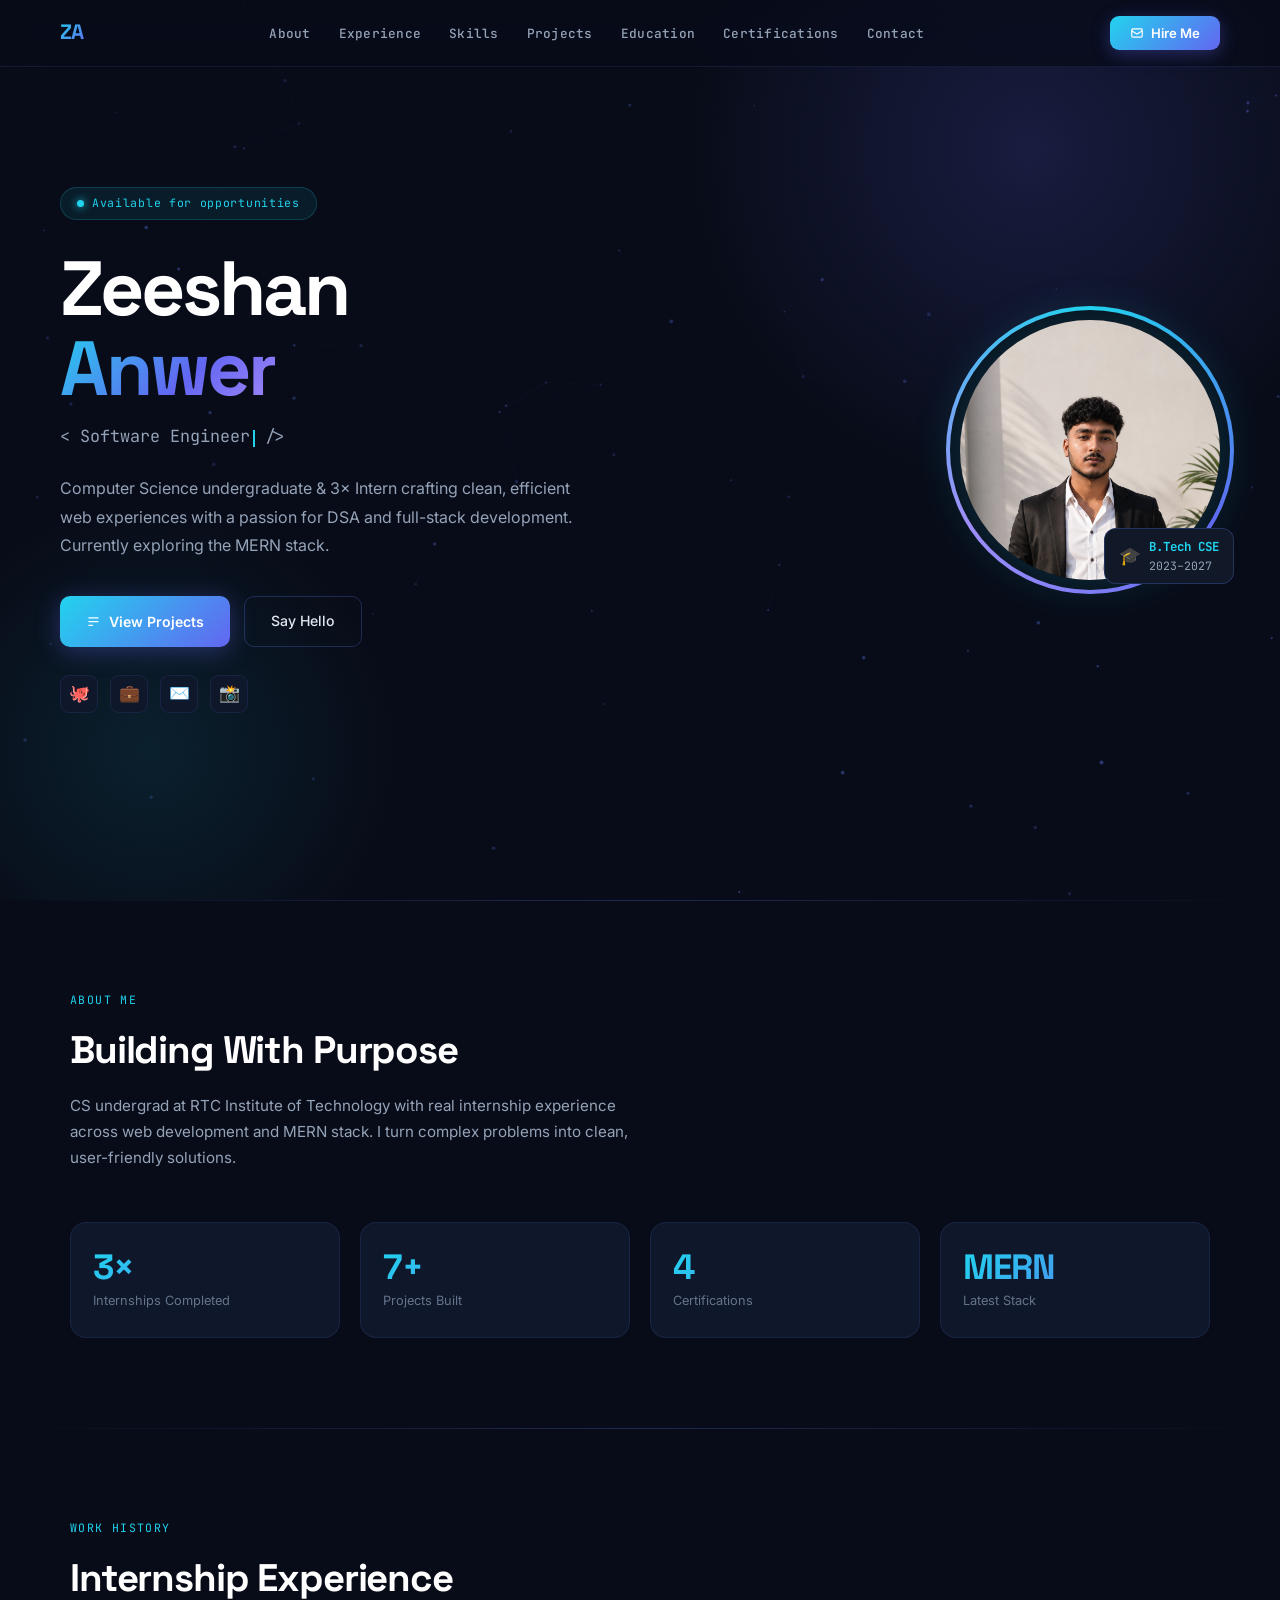
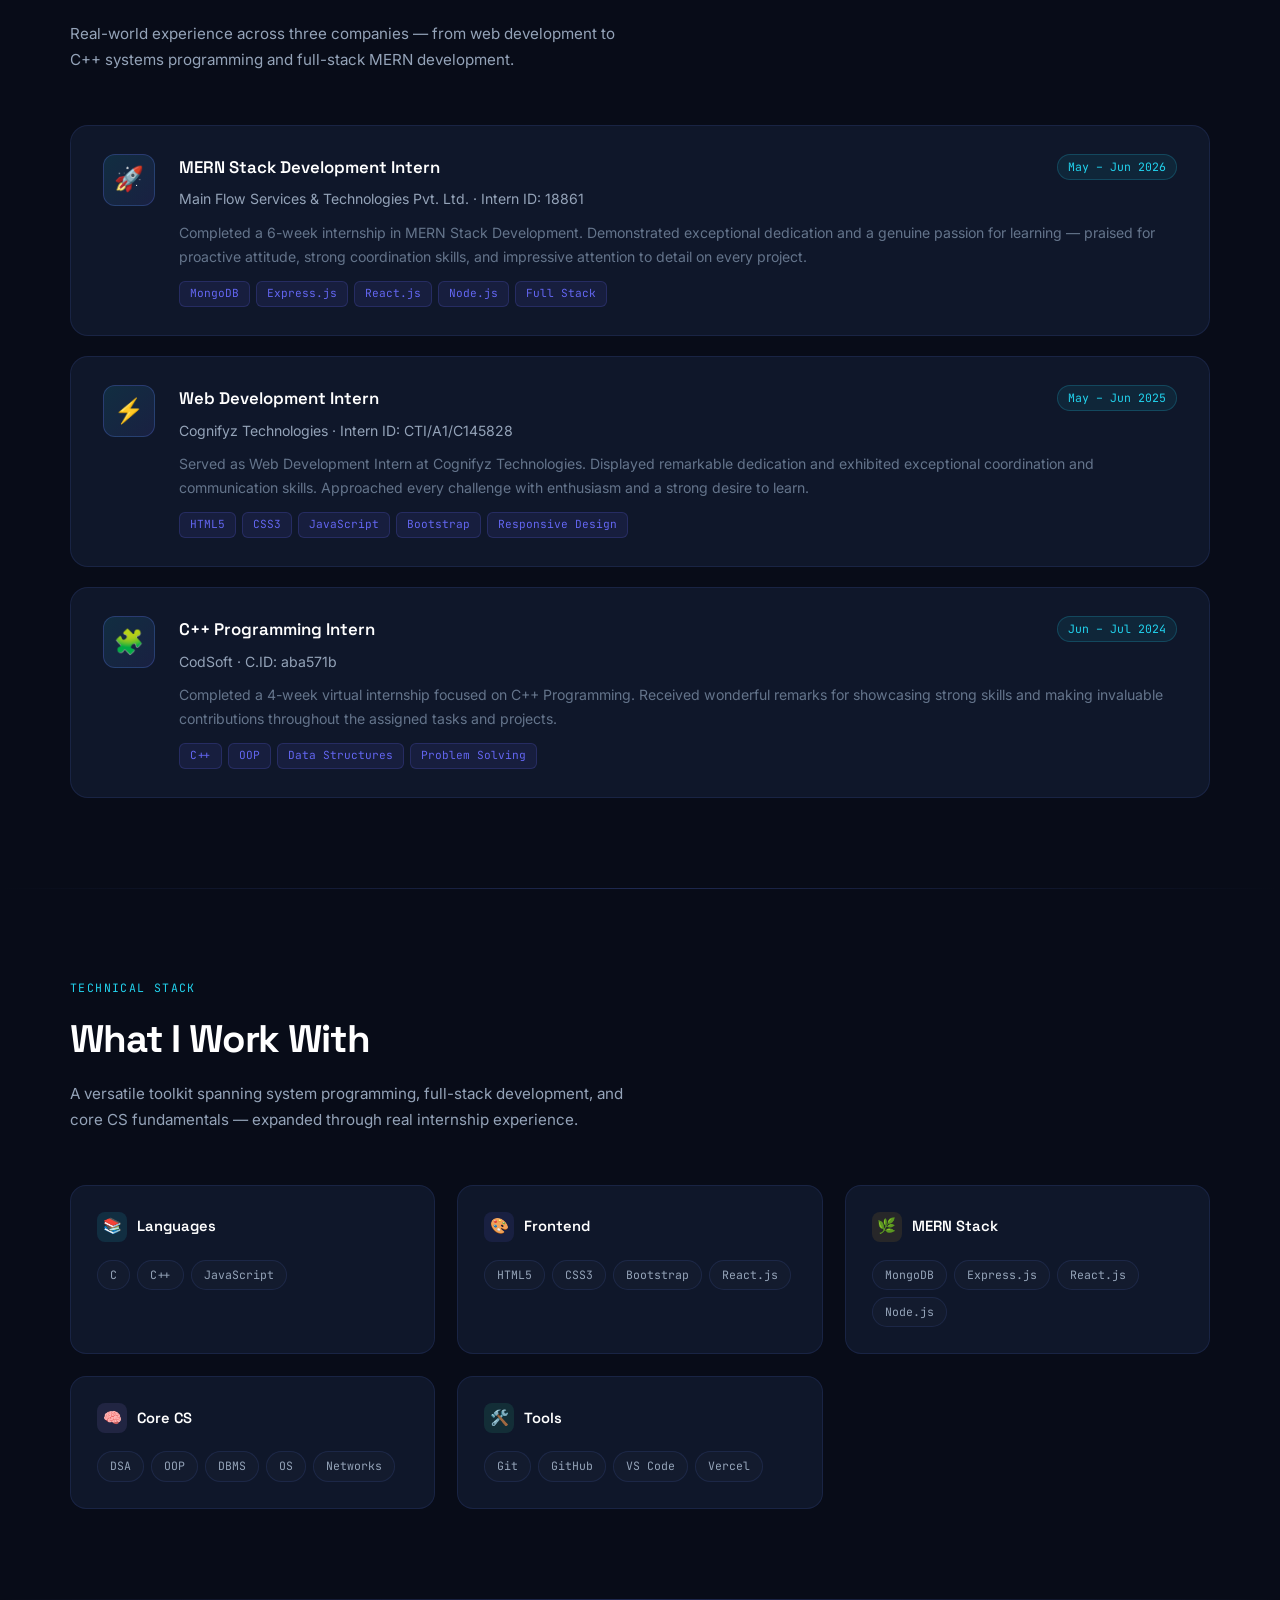
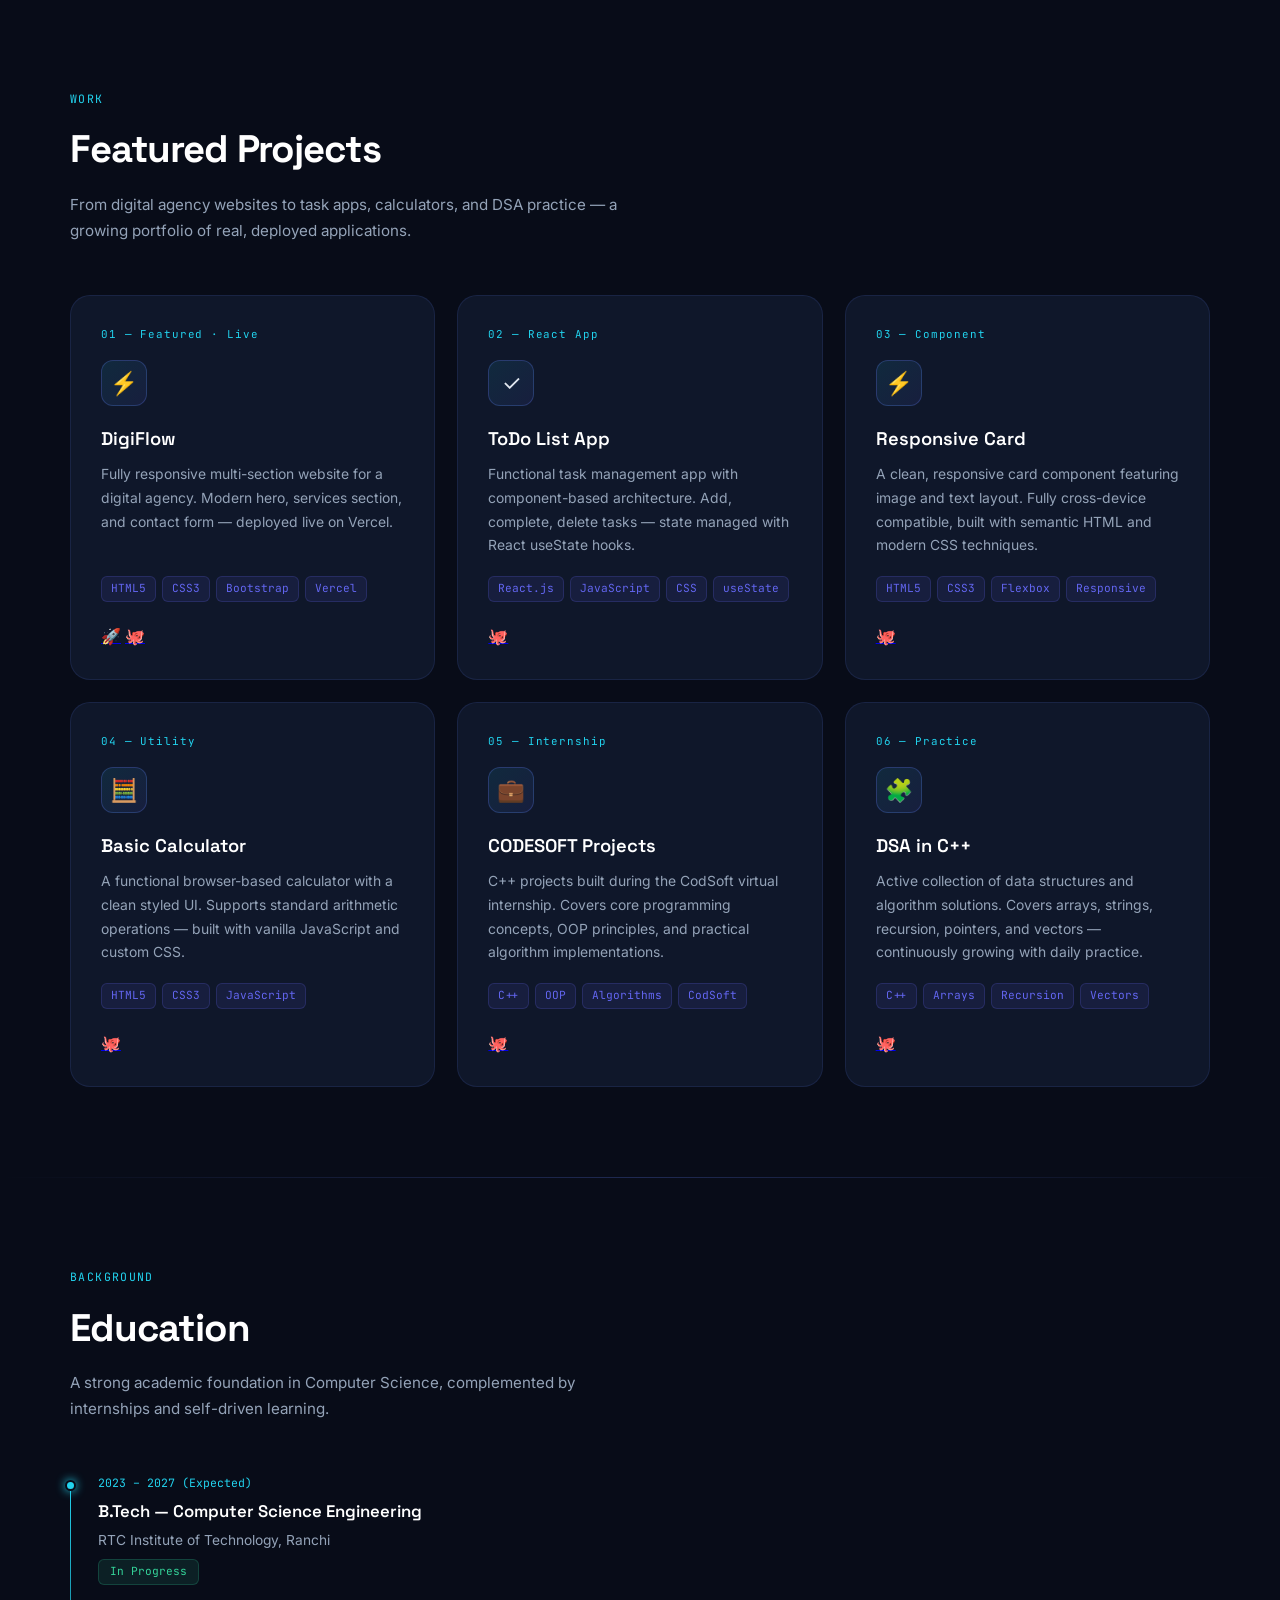
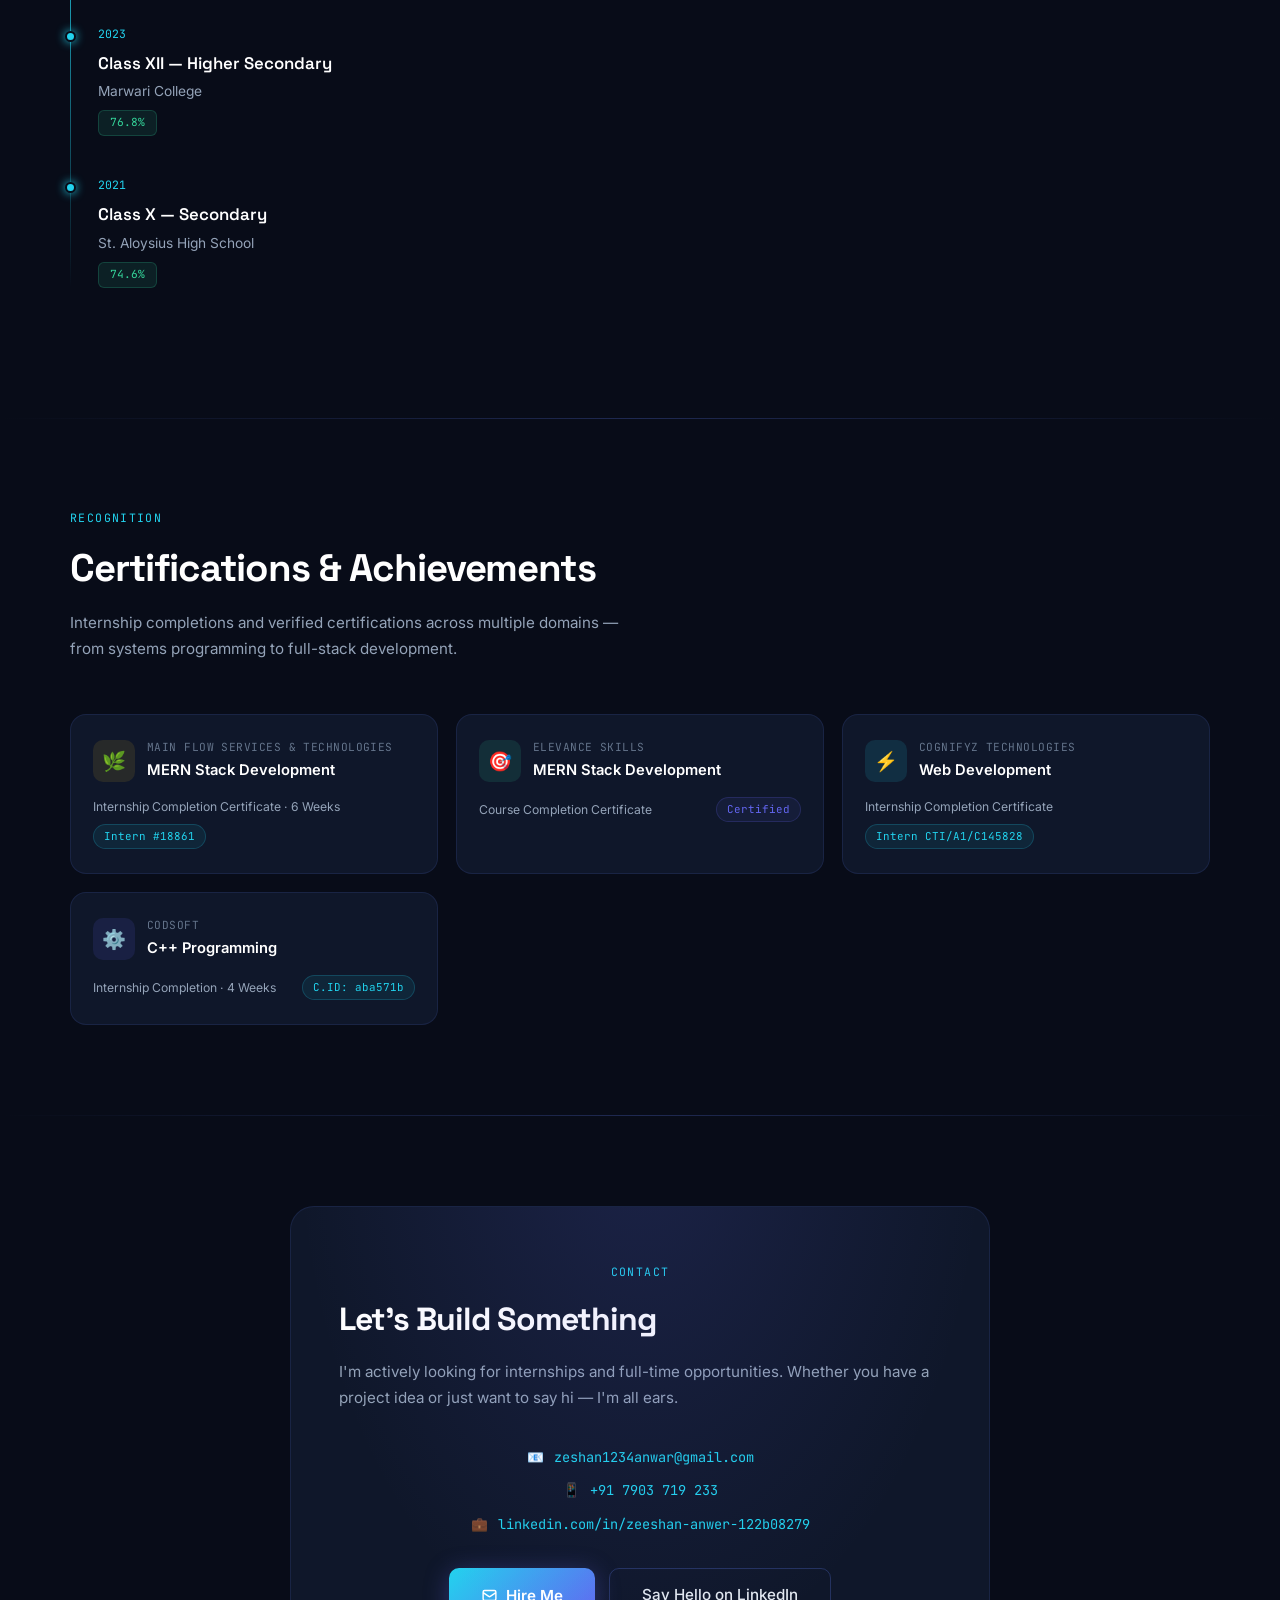
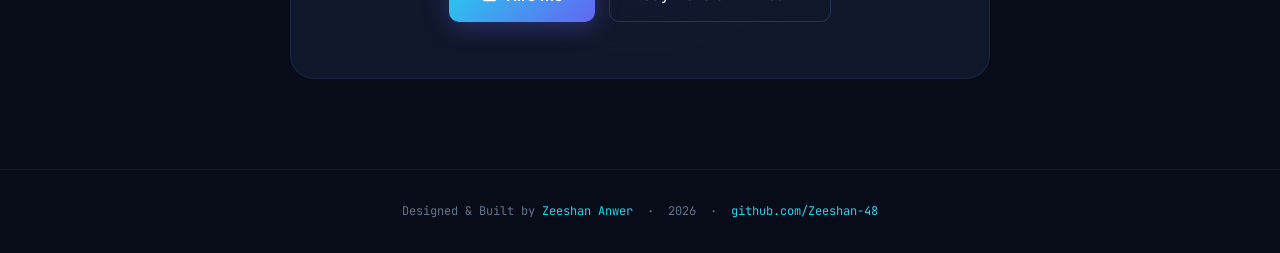
==== commit 6a19bf51: "some minor change in script.js file" ====
--- a/index.html
+++ b/index.html
@@ -580,8 +580,3 @@
 </html>
 
 
-
-
-
-
-
